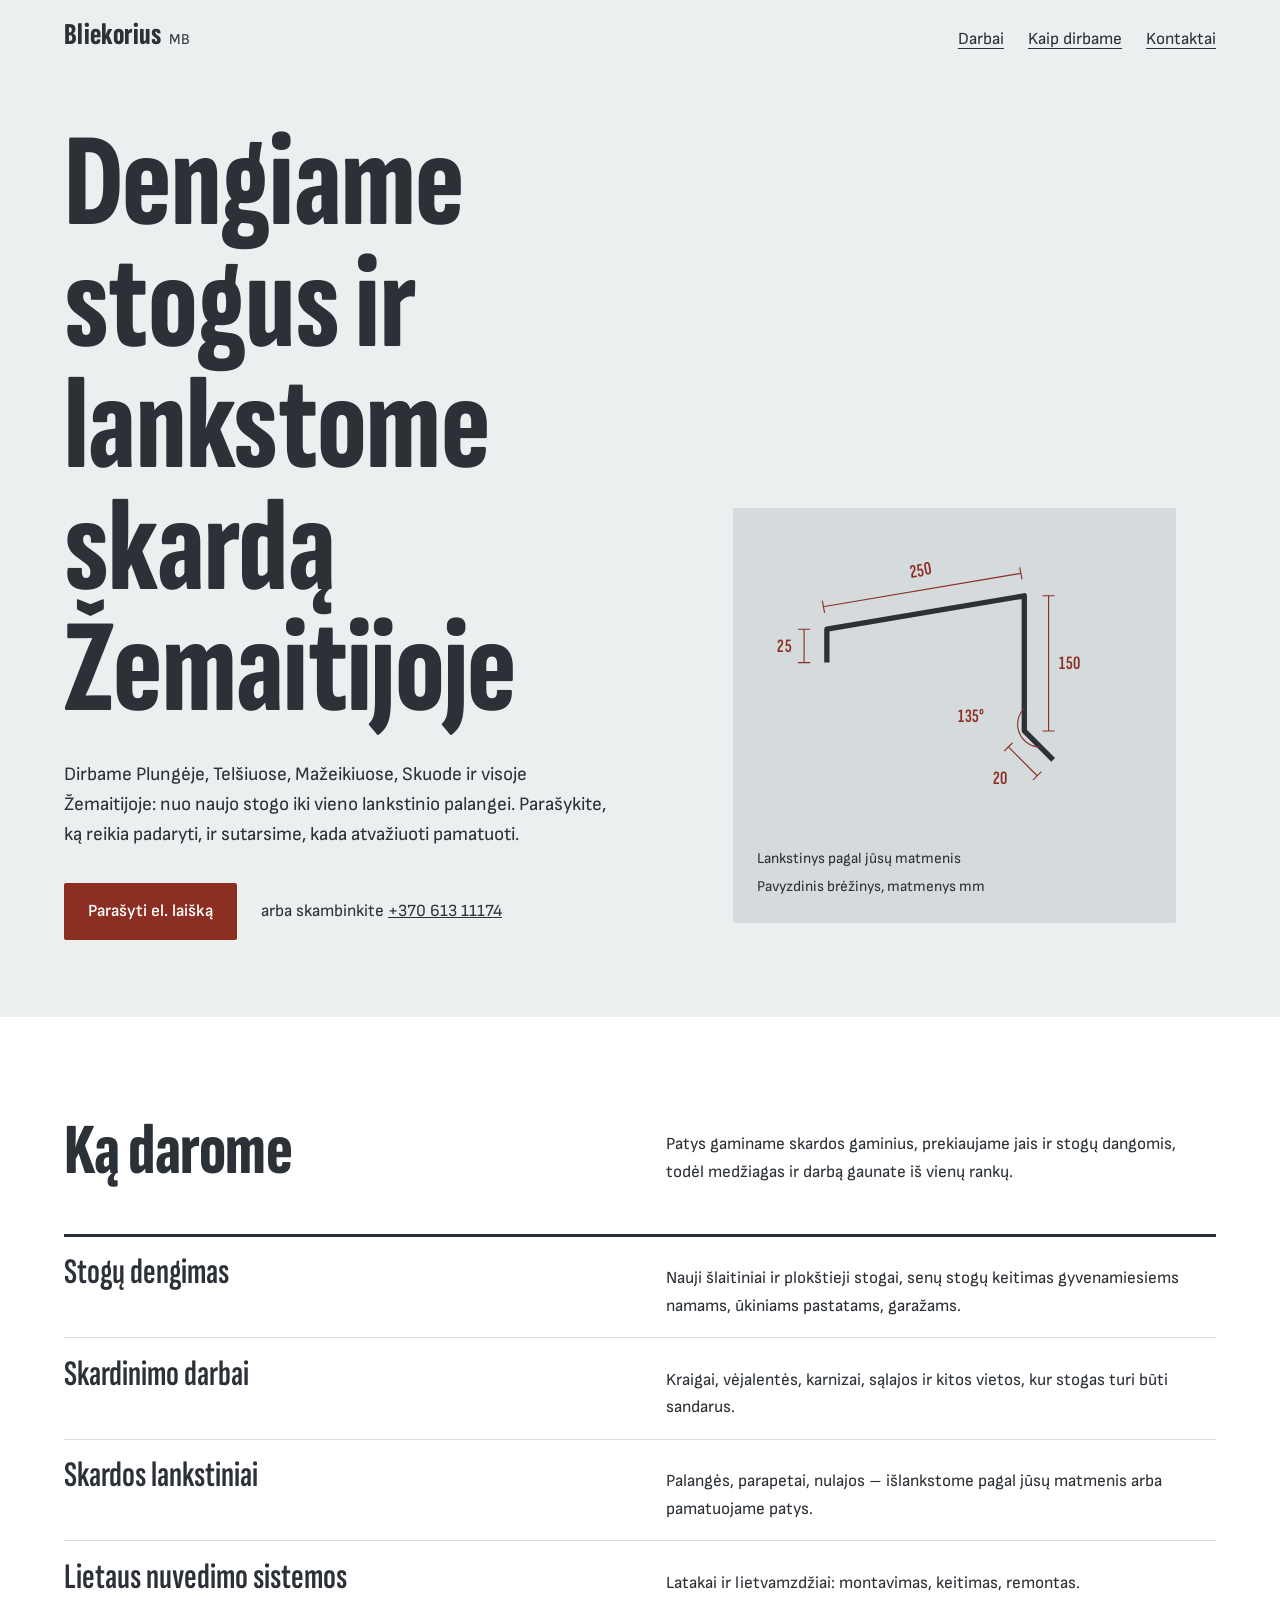
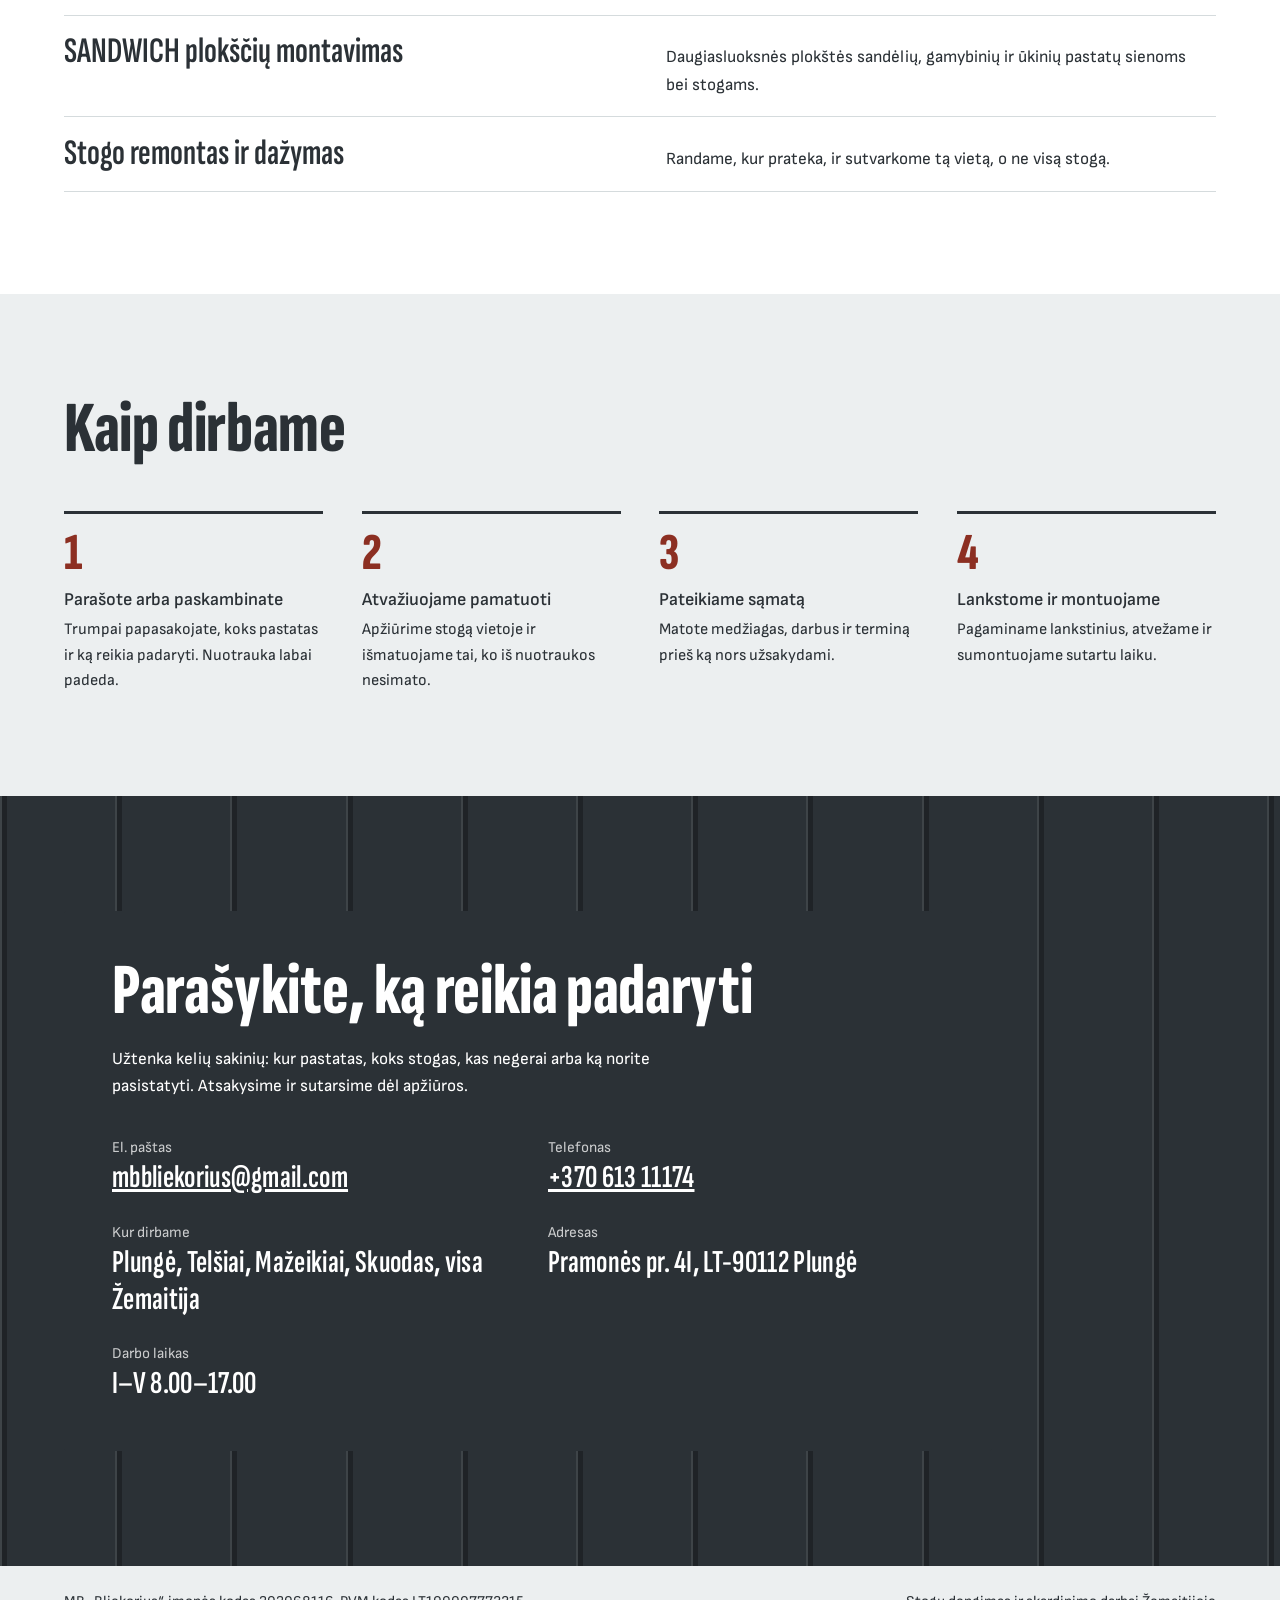
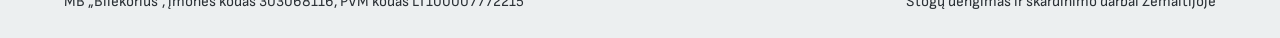
==== index.html @ 9802339b "Концепт главной: bliekorius-concept-v2" ====
<!doctype html>
<html lang="lt">
<head>
<meta charset="utf-8">
<meta name="viewport" content="width=device-width, initial-scale=1">
<title>MB „Bliekorius“ – stogų dengimas ir skardinimo darbai Plungėje ir Telšiuose</title>
<meta name="description" content="MB „Bliekorius“ dengia stogus ir lanksto skardą Žemaitijoje – Plungės ir Telšių krašte. Parašykite, ką reikia padaryti.">
<link rel="preconnect" href="https://fonts.googleapis.com">
<link rel="preconnect" href="https://fonts.gstatic.com" crossorigin>
<link href="https://fonts.googleapis.com/css2?family=Sofia+Sans:wght@400;600&family=Sofia+Sans+Extra+Condensed:wght@600;800&display=swap" rel="stylesheet">
<style>
  :root {
    --cinkas: #D5DBDD;        /* cinkuota skarda */
    --cinkas-sviesus: #ECEFF0;
    --antracitas: #2B3136;    /* RAL 7016 stogas */
    --antracitas-2: #3C444A;
    --oksidas: #8C2F22;       /* RAL 3009 */
    --kreida: #FFFFFF;
    --zyma: #FFD84A;          /* juodraščio žymeklis */

    --display: "Sofia Sans Extra Condensed", "Arial Narrow", "Roboto Condensed", sans-serif;
    --text: "Sofia Sans", "Segoe UI", Roboto, Arial, sans-serif;

    --krastas: clamp(1.25rem, 5vw, 4.5rem);
  }

  *, *::before, *::after { box-sizing: border-box; }
  html { -webkit-text-size-adjust: 100%; scroll-behavior: smooth; }
  body {
    margin: 0;
    background: var(--cinkas-sviesus);
    color: var(--antracitas);
    font: 400 1.0625rem/1.6 var(--text);
  }
  h1, h2, h3, p, ol, ul, dl, dd { margin: 0; padding: 0; }
  ol, ul { list-style: none; }
  a { color: inherit; }
  :focus-visible { outline: 3px solid var(--oksidas); outline-offset: 3px; }

  h1, h2 {
    font-family: var(--display);
    font-weight: 800;
    line-height: .92;
    letter-spacing: -.005em;
    text-wrap: balance;
  }
  h1 { font-size: clamp(3.4rem, 10.5vw, 8.25rem); }
  h2 { font-size: clamp(2.5rem, 6vw, 4.5rem); }

  /* Vietos, kurių duomenys dar nepatvirtinti */
  .tikslinti {
    background: var(--zyma);
    color: #1d1d1d;
    padding: .05em .4em;
    outline: 1.5px dashed #1d1d1d;
    outline-offset: -1.5px;
    font-weight: 600;
    white-space: nowrap;
  }

  .juodrastis {
    background: var(--zyma);
    color: #1d1d1d;
    font-size: .875rem;
    line-height: 1.4;
    padding: .55rem var(--krastas);
  }

  /* Antraštė */
  .virsus {
    display: flex;
    flex-wrap: wrap;
    align-items: baseline;
    justify-content: space-between;
    gap: .5rem 2rem;
    padding: 1.25rem var(--krastas);
  }
  .vardas {
    font: 800 1.9rem/1 var(--display);
    text-decoration: none;
    letter-spacing: .01em;
  }
  .vardas small {
    font: 400 .9375rem/1 var(--text);
    margin-left: .5rem;
  }
  .virsus nav { display: flex; flex-wrap: wrap; gap: .25rem 1.5rem; }
  .virsus nav a { text-underline-offset: .25em; text-decoration-thickness: 1px; }
  .virsus nav a:hover { text-decoration-thickness: 2px; }

  /* Pirmas ekranas */
  .pradzia {
    display: grid;
    grid-template-columns: minmax(0, 1.05fr) minmax(0, .95fr);
    gap: clamp(1.5rem, 4vw, 4rem);
    align-items: end;
    padding: clamp(1.5rem, 4vw, 3.5rem) var(--krastas) clamp(2.5rem, 6vw, 5rem);
  }
  .pradzia p {
    max-width: 34rem;
    margin-top: 1.75rem;
    font-size: 1.1875rem;
  }
  .veiksmai {
    display: flex;
    flex-wrap: wrap;
    align-items: center;
    gap: 1rem 1.5rem;
    margin-top: 2rem;
  }
  .mygtukas {
    display: inline-block;
    background: var(--oksidas);
    color: var(--kreida);
    font-weight: 600;
    text-decoration: none;
    padding: .95rem 1.5rem;
    border-radius: 2px;
    transition: background-color .15s;
  }
  .mygtukas:hover { background: #6E2318; }

  /* Lankstinio brėžinys */
  .brezinys {
    background: var(--cinkas);
    border-radius: 2px;
    padding: clamp(.75rem, 2vw, 1.5rem);
  }
  .brezinys svg { display: block; width: 100%; height: auto; }
  .brezinys figcaption {
    font-size: .9375rem;
    margin-top: .75rem;
    display: flex;
    flex-wrap: wrap;
    justify-content: space-between;
    gap: .25rem 1rem;
  }
  .profilis {
    fill: none;
    stroke: var(--antracitas);
    stroke-width: 7;
    stroke-linejoin: round;
    stroke-linecap: butt;
    stroke-dasharray: 1;
    stroke-dashoffset: 1;
    animation: lenkti 2.4s cubic-bezier(.6,.05,.3,1) .3s forwards;
  }
  .matmuo line, .matmuo path { stroke: var(--oksidas); stroke-width: 1.5; fill: none; }
  .matmuo text {
    font: 600 25px var(--display);
    fill: var(--oksidas);
    letter-spacing: .02em;
  }
  .matmuo { opacity: 0; animation: rodyti .5s ease-out forwards; }
  .matmuo:nth-of-type(1) { animation-delay: 1.0s; }
  .matmuo:nth-of-type(2) { animation-delay: 1.6s; }
  .matmuo:nth-of-type(3) { animation-delay: 2.2s; }
  .matmuo:nth-of-type(4) { animation-delay: 2.6s; }
  @keyframes lenkti { to { stroke-dashoffset: 0; } }
  @keyframes rodyti { to { opacity: 1; } }

  /* Darbai – kaip sąmatos eilutės */
  .darbai { padding: clamp(3rem, 8vw, 6.5rem) var(--krastas); background: var(--kreida); }
  .darbai-galva {
    display: grid;
    grid-template-columns: minmax(0, 1fr) minmax(0, 1fr);
    gap: 1rem clamp(1.5rem, 4vw, 4rem);
    align-items: end;
    margin-bottom: clamp(1.5rem, 4vw, 3rem);
  }
  .darbai-galva p { max-width: 32rem; }
  .eilutes { border-top: 3px solid var(--antracitas); }
  .eilutes li {
    display: grid;
    grid-template-columns: minmax(0, 1fr) minmax(0, 1fr);
    gap: .25rem clamp(1.5rem, 4vw, 4rem);
    align-items: baseline;
    padding: 1.1rem 0;
    border-bottom: 1px solid var(--cinkas);
  }
  .eilutes h3 {
    font: 600 clamp(1.6rem, 3.4vw, 2.25rem)/1.05 var(--display);
  }
  .eilutes h3 .tikslinti { font: 600 .8125rem/1.6 var(--text); vertical-align: middle; margin-left: .35rem; }
  .eilutes p { max-width: 34rem; }

  /* Eiga – tikra seka, todėl numeruota */
  .eiga { padding: clamp(3rem, 8vw, 6.5rem) var(--krastas); }
  .eiga ol {
    counter-reset: zingsnis;
    display: grid;
    grid-template-columns: repeat(4, minmax(0, 1fr));
    gap: 2rem clamp(1.25rem, 3vw, 2.5rem);
    margin-top: clamp(1.5rem, 4vw, 3rem);
  }
  .eiga li { counter-increment: zingsnis; border-top: 3px solid var(--antracitas); padding-top: .9rem; }
  .eiga li::before {
    content: counter(zingsnis);
    display: block;
    font: 800 3.25rem/1 var(--display);
    color: var(--oksidas);
    margin-bottom: .5rem;
  }
  .eiga h3 { font: 600 1.125rem/1.3 var(--text); margin-bottom: .35rem; }
  .eiga li p { font-size: 1rem; }

  /* Kontaktai ant valcuoto stogo */
  .kontaktai {
    color: var(--kreida);
    background:
      repeating-linear-gradient(90deg,
        rgba(255,255,255,.09) 0 2px,
        rgba(0,0,0,.28) 2px 7px,
        transparent 7px clamp(64px, 9vw, 120px)),
      var(--antracitas);
    padding: clamp(3.5rem, 9vw, 7.5rem) var(--krastas);
  }
  .kontaktai-vidus {
    background: var(--antracitas);
    max-width: 58rem;
    padding: clamp(1.5rem, 4vw, 3rem);
    border-radius: 2px;
  }
  .kontaktai h2 { margin-bottom: 1.25rem; }
  .kontaktai-vidus > p { max-width: 36rem; }
  .kontaktai dl {
    display: grid;
    grid-template-columns: repeat(2, minmax(0, 1fr));
    gap: 1.5rem 2.5rem;
    margin-top: 2.25rem;
  }
  .kontaktai dt { font-size: .9375rem; opacity: .75; }
  .kontaktai dd { font: 600 clamp(1.5rem, 3vw, 2rem)/1.15 var(--display); letter-spacing: .01em; overflow-wrap: anywhere; }
  .kontaktai dd .tikslinti { font: 600 1rem/1.6 var(--text); white-space: normal; }
  .kontaktai a:focus-visible { outline-color: var(--zyma); }

  .apacia {
    padding: 1.5rem var(--krastas);
    font-size: .9375rem;
    display: flex;
    flex-wrap: wrap;
    justify-content: space-between;
    gap: .25rem 2rem;
  }

  @media (max-width: 860px) {
    .pradzia, .darbai-galva { grid-template-columns: minmax(0, 1fr); align-items: start; }
    .eiga ol { grid-template-columns: repeat(2, minmax(0, 1fr)); }
  }
  @media (max-width: 560px) {
    .eilutes li { grid-template-columns: minmax(0, 1fr); }
    .kontaktai dl { grid-template-columns: minmax(0, 1fr); }
    .eiga ol { grid-template-columns: minmax(0, 1fr); }
    .matmuo text { font-size: 30px; }
  }
  @media (prefers-reduced-motion: reduce) {
    html { scroll-behavior: auto; }
    .profilis { animation: none; stroke-dashoffset: 0; }
    .matmuo { animation: none; opacity: 1; }
    .mygtukas { transition: none; }
  }
</style>
</head>
<body>

<header class="virsus">
  <a class="vardas" href="#pradzia">Bliekorius<small>MB</small></a>
  <nav aria-label="Puslapio skyriai">
    <a href="#darbai">Darbai</a>
    <a href="#eiga">Kaip dirbame</a>
    <a href="#kontaktai">Kontaktai</a>
  </nav>
</header>

<main>
  <section class="pradzia" id="pradzia">
    <div>
      <h1>Dengiame stogus ir lankstome skardą Žemaitijoje</h1>
      <p>Dirbame Plungėje, Telšiuose, Mažeikiuose, Skuode ir visoje Žemaitijoje: nuo naujo stogo iki vieno lankstinio palangei. Parašykite, ką reikia padaryti, ir sutarsime, kada atvažiuoti pamatuoti.</p>
      <div class="veiksmai">
        <a class="mygtukas" href="mailto:mbbliekorius@gmail.com?subject=U%C5%BEklausa%20d%C4%97l%20stogo%20darb%C5%B3">Parašyti el. laišką</a>
        <span>arba skambinkite <a href="tel:+37061311174">+370 613 11174</a></span>
      </div>
    </div>

    <figure class="brezinys">
      <svg viewBox="0 0 520 400" role="img" aria-labelledby="brez-pav">
        <title id="brez-pav">Skardos lankstinio profilio brėžinys su matmenimis: 25, 250, 150 ir 20 milimetrų</title>
        <path class="profilis" pathLength="1" d="M92 172 V128 L352 84 V262 L390 300"/>
        <g class="matmuo">
          <line x1="62" y1="128" x2="62" y2="172"/><path d="M54 128h16M54 172h16"/>
          <text x="46" y="158" text-anchor="end">25</text>
        </g>
        <g class="matmuo">
          <line x1="87" y1="98.500" x2="347" y2="54.500"/><path d="M86 90.500l3 16M346 46.500l3 16"/>
          <text x="217" y="58" text-anchor="middle" transform="rotate(-9.6 217 58)">250</text>
        </g>
        <g class="matmuo">
          <line x1="384" y1="84" x2="384" y2="262"/><path d="M376 84h16M376 262h16"/>
          <text x="398" y="181">150</text>
        </g>
        <g class="matmuo">
          <line x1="331" y1="283" x2="369" y2="321"/><path d="M325.500 288.500l11-11M363.500 326.500l11-11"/>
          <text x="330" y="332" text-anchor="end">20</text>
          <path d="M352 232 A30 30 0 0 0 373.200 283.200" />
          <text x="300" y="250" text-anchor="end">135°</text>
        </g>
      </svg>
      <figcaption><span>Lankstinys pagal jūsų matmenis</span><span>Pavyzdinis brėžinys, matmenys mm</span></figcaption>
    </figure>
  </section>

  <section class="darbai" id="darbai">
    <div class="darbai-galva">
      <h2>Ką darome</h2>
      <p>Patys gaminame skardos gaminius, prekiaujame jais ir stogų dangomis, todėl medžiagas ir darbą gaunate iš vienų rankų.</p>
    </div>
    <ul class="eilutes">
      <li>
        <h3>Stogų dengimas</h3>
        <p>Nauji šlaitiniai ir plokštieji stogai, senų stogų keitimas gyvenamiesiems namams, ūkiniams pastatams, garažams.</p>
      </li>
      <li>
        <h3>Skardinimo darbai</h3>
        <p>Kraigai, vėjalentės, karnizai, sąlajos ir kitos vietos, kur stogas turi būti sandarus.</p>
      </li>
      <li>
        <h3>Skardos lankstiniai</h3>
        <p>Palangės, parapetai, nulajos – išlankstome pagal jūsų matmenis arba pamatuojame patys.</p>
      </li>
      <li>
        <h3>Lietaus nuvedimo sistemos</h3>
        <p>Latakai ir lietvamzdžiai: montavimas, keitimas, remontas.</p>
      </li>
      <li>
        <h3>SANDWICH plokščių montavimas</h3>
        <p>Daugiasluoksnės plokštės sandėlių, gamybinių ir ūkinių pastatų sienoms bei stogams.</p>
      </li>
      <li>
        <h3>Stogo remontas ir dažymas</h3>
        <p>Randame, kur prateka, ir sutvarkome tą vietą, o ne visą stogą.</p>
      </li>
    </ul>
  </section>

  <section class="eiga" id="eiga">
    <h2>Kaip dirbame</h2>
    <ol>
      <li>
        <h3>Parašote arba paskambinate</h3>
        <p>Trumpai papasakojate, koks pastatas ir ką reikia padaryti. Nuotrauka labai padeda.</p>
      </li>
      <li>
        <h3>Atvažiuojame pamatuoti</h3>
        <p>Apžiūrime stogą vietoje ir išmatuojame tai, ko iš nuotraukos nesimato.</p>
      </li>
      <li>
        <h3>Pateikiame sąmatą</h3>
        <p>Matote medžiagas, darbus ir terminą prieš ką nors užsakydami.</p>
      </li>
      <li>
        <h3>Lankstome ir montuojame</h3>
        <p>Pagaminame lankstinius, atvežame ir sumontuojame sutartu laiku.</p>
      </li>
    </ol>
  </section>

  <section class="kontaktai" id="kontaktai">
    <div class="kontaktai-vidus">
      <h2>Parašykite, ką reikia padaryti</h2>
      <p>Užtenka kelių sakinių: kur pastatas, koks stogas, kas negerai arba ką norite pasistatyti. Atsakysime ir sutarsime dėl apžiūros.</p>
      <dl>
        <div>
          <dt>El. paštas</dt>
          <dd><a href="mailto:mbbliekorius@gmail.com">mbbliekorius@gmail.com</a></dd>
        </div>
        <div>
          <dt>Telefonas</dt>
          <dd><a href="tel:+37061311174">+370 613 11174</a></dd>
        </div>
        <div>
          <dt>Kur dirbame</dt>
          <dd>Plungė, Telšiai, Mažeikiai, Skuodas, visa Žemaitija</dd>
        </div>
        <div>
          <dt>Adresas</dt>
          <dd>Pramonės pr. 4I, LT-90112 Plungė</dd>
        </div>
        <div>
          <dt>Darbo laikas</dt>
          <dd>I–V 8.00–17.00</dd>
        </div>
      </dl>
    </div>
  </section>
</main>

<footer class="apacia">
  <span>MB „Bliekorius“, įmonės kodas 303068116, PVM kodas LT100007772215</span>
  <span>Stogų dengimas ir skardinimo darbai Žemaitijoje</span>
</footer>

</body>
</html>
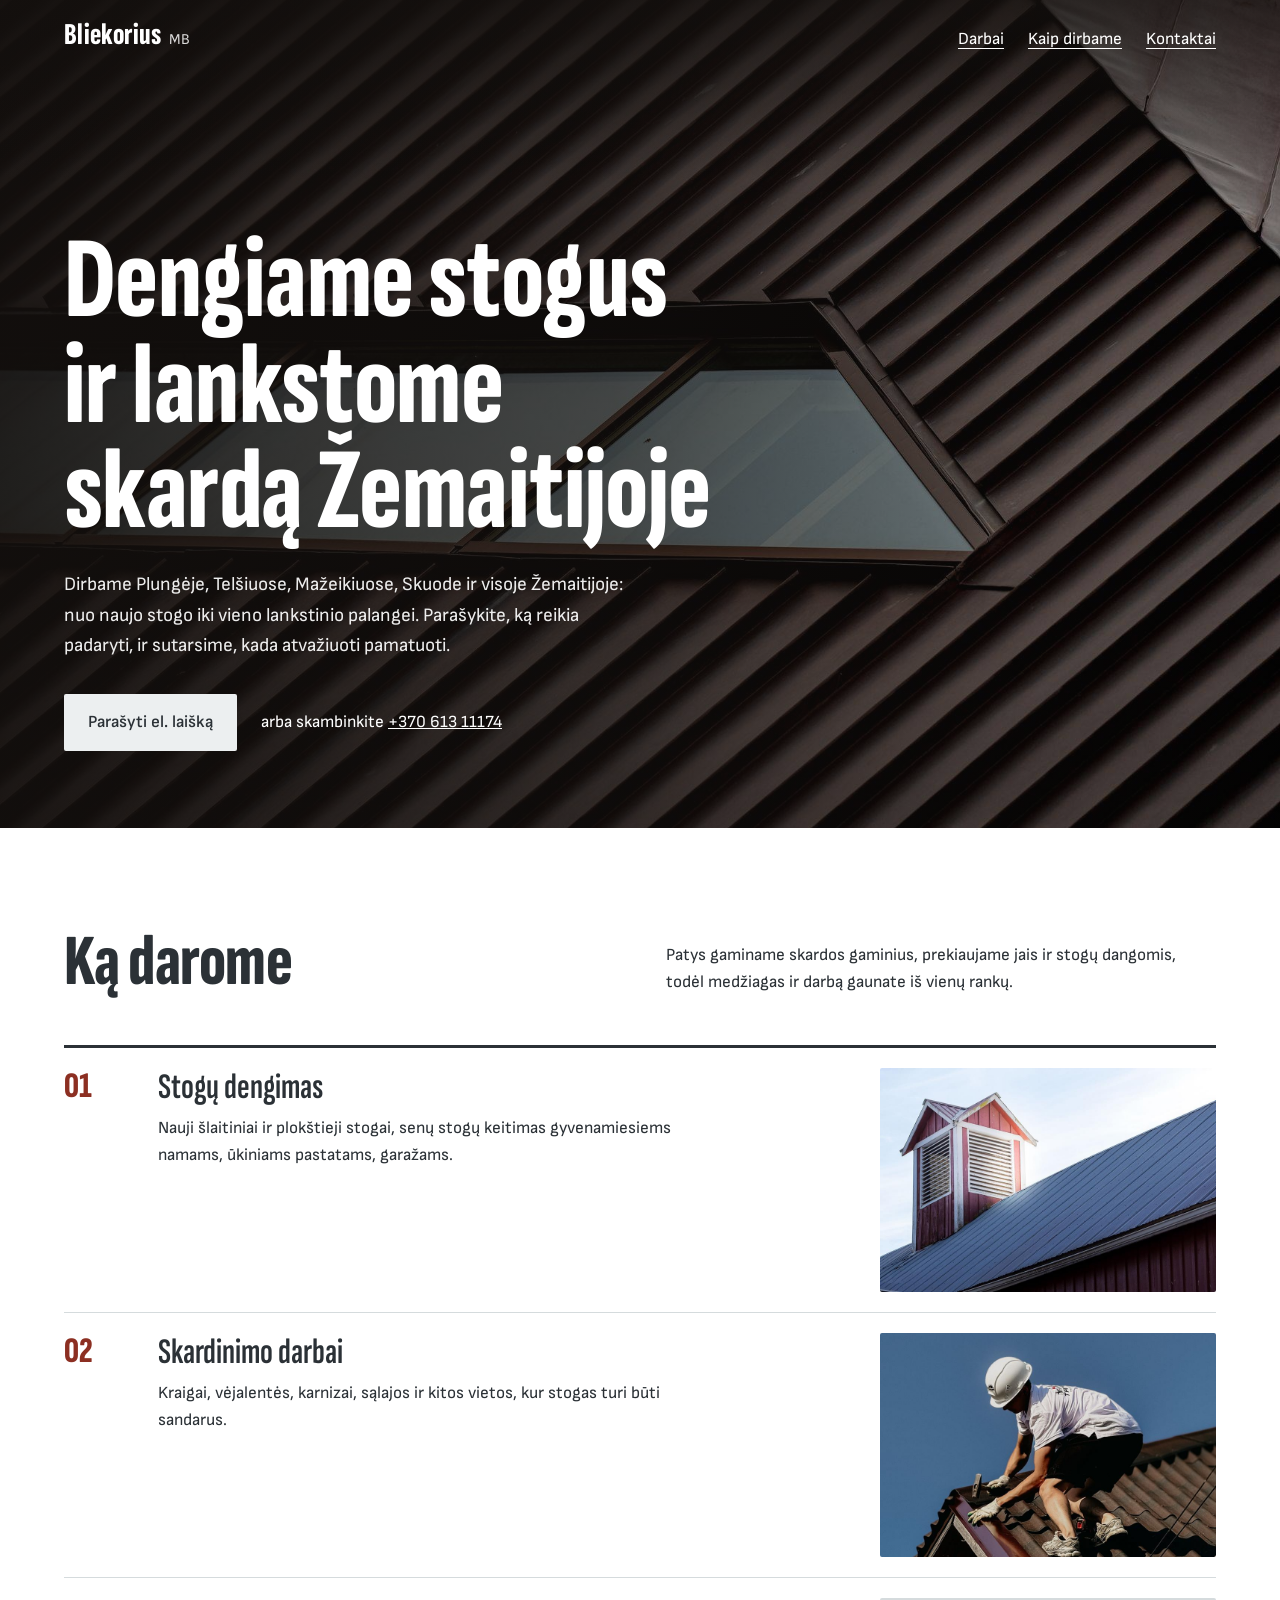
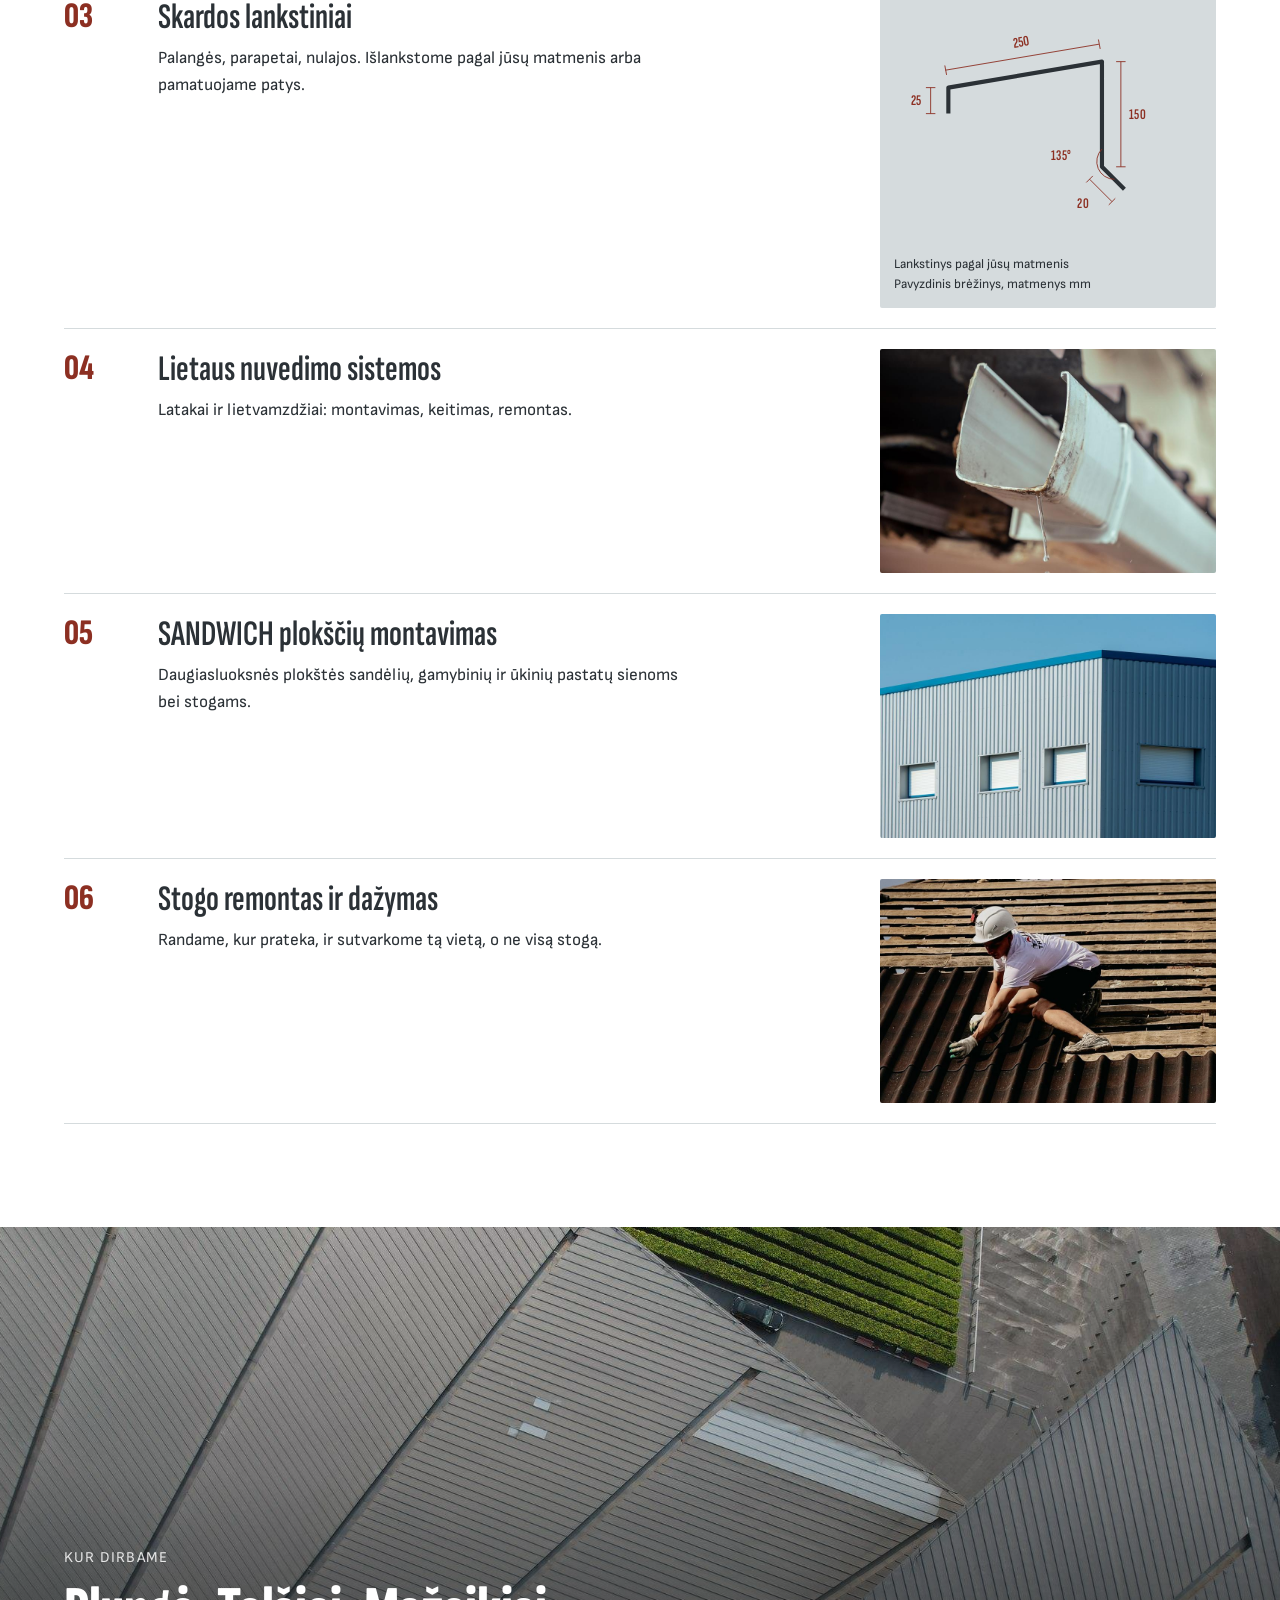
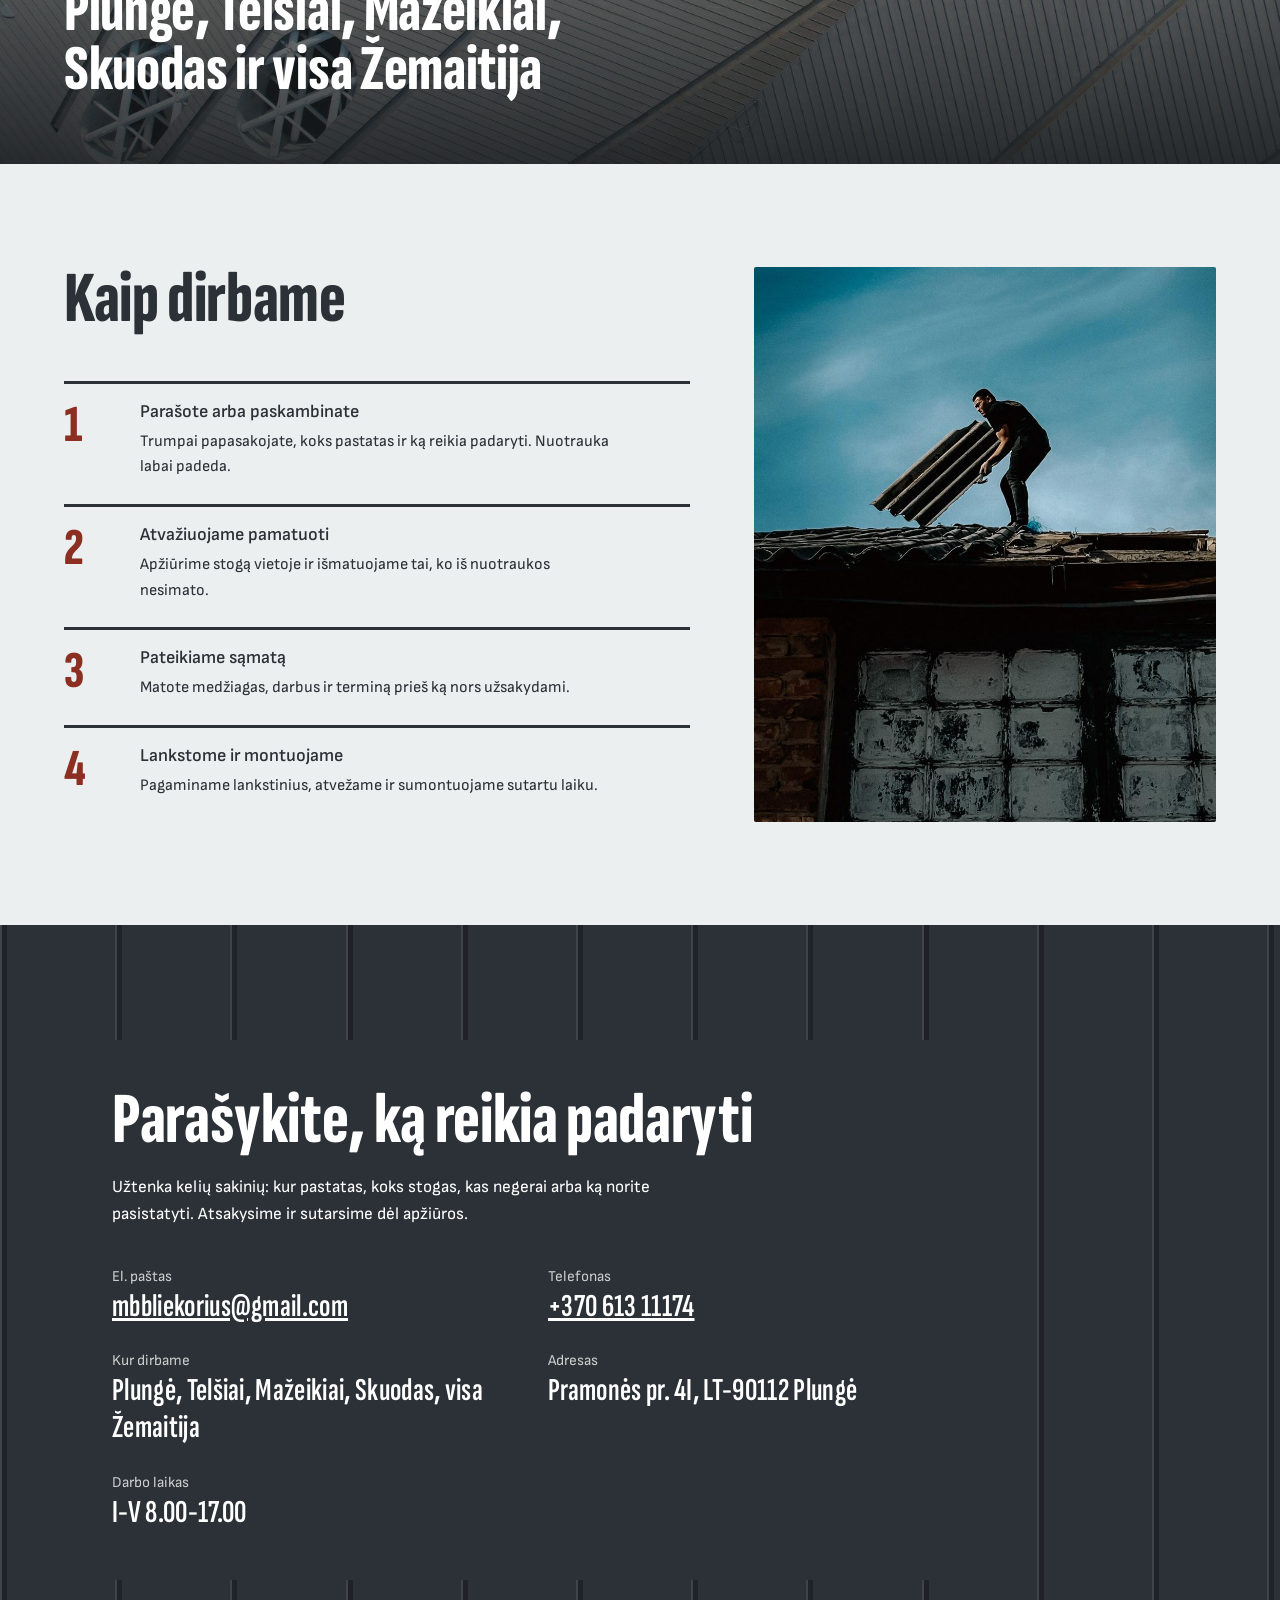
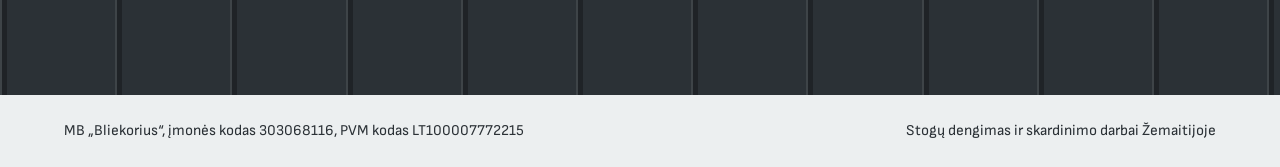
==== commit de598be5: "Add real Pexels photos, photo hero and band; move SVG drawing to the lankstiniai row - Full-bleed ph" ====
--- a/index.html
+++ b/index.html
@@ -1,13 +1,17 @@
 <!doctype html>
 <html lang="lt">
 <head>
+<meta name="robots" content="noindex, nofollow">
 <meta charset="utf-8">
 <meta name="viewport" content="width=device-width, initial-scale=1">
-<title>MB „Bliekorius“ – stogų dengimas ir skardinimo darbai Plungėje ir Telšiuose</title>
-<meta name="description" content="MB „Bliekorius“ dengia stogus ir lanksto skardą Žemaitijoje – Plungės ir Telšių krašte. Parašykite, ką reikia padaryti.">
+<title>MB „Bliekorius“: stogų dengimas ir skardinimo darbai Plungėje ir Telšiuose</title>
+<meta name="description" content="MB „Bliekorius“ dengia stogus ir lanksto skardą Žemaitijoje, Plungės ir Telšių krašte. Parašykite, ką reikia padaryti.">
+<link rel="icon" href="data:image/svg+xml,%3Csvg xmlns='http://www.w3.org/2000/svg' viewBox='0 0 32 32'%3E%3Crect width='32' height='32' fill='%232B3136'/%3E%3Cpath d='M6 22V12l20-4v14' fill='none' stroke='%23D5DBDD' stroke-width='3'/%3E%3C/svg%3E">
+<link rel="preload" as="image" href="img/hero.jpg" fetchpriority="high">
 <link rel="preconnect" href="https://fonts.googleapis.com">
 <link rel="preconnect" href="https://fonts.gstatic.com" crossorigin>
 <link href="https://fonts.googleapis.com/css2?family=Sofia+Sans:wght@400;600&family=Sofia+Sans+Extra+Condensed:wght@600;800&display=swap" rel="stylesheet">
+<script>document.documentElement.className += " js";</script>
 <style>
   :root {
     --cinkas: #D5DBDD;        /* cinkuota skarda */
@@ -16,7 +20,7 @@
     --antracitas-2: #3C444A;
     --oksidas: #8C2F22;       /* RAL 3009 */
     --kreida: #FFFFFF;
-    --zyma: #FFD84A;          /* juodraščio žymeklis */
+    --zyma: #FFD84A;
 
     --display: "Sofia Sans Extra Condensed", "Arial Narrow", "Roboto Condensed", sans-serif;
     --text: "Sofia Sans", "Segoe UI", Roboto, Arial, sans-serif;
@@ -31,9 +35,11 @@
     background: var(--cinkas-sviesus);
     color: var(--antracitas);
     font: 400 1.0625rem/1.6 var(--text);
-  }
-  h1, h2, h3, p, ol, ul, dl, dd { margin: 0; padding: 0; }
+    overflow-x: hidden;
+  }
+  h1, h2, h3, p, ol, ul, dl, dd, figure { margin: 0; padding: 0; }
   ol, ul { list-style: none; }
+  img { display: block; max-width: 100%; height: auto; }
   a { color: inherit; }
   :focus-visible { outline: 3px solid var(--oksidas); outline-offset: 3px; }
 
@@ -44,29 +50,38 @@
     letter-spacing: -.005em;
     text-wrap: balance;
   }
-  h1 { font-size: clamp(3.4rem, 10.5vw, 8.25rem); }
+  h1 { font-size: clamp(3.25rem, 9vw, 7.5rem); }
   h2 { font-size: clamp(2.5rem, 6vw, 4.5rem); }
 
-  /* Vietos, kurių duomenys dar nepatvirtinti */
-  .tikslinti {
-    background: var(--zyma);
-    color: #1d1d1d;
-    padding: .05em .4em;
-    outline: 1.5px dashed #1d1d1d;
-    outline-offset: -1.5px;
-    font-weight: 600;
-    white-space: nowrap;
-  }
-
-  .juodrastis {
-    background: var(--zyma);
-    color: #1d1d1d;
-    font-size: .875rem;
-    line-height: 1.4;
-    padding: .55rem var(--krastas);
-  }
-
-  /* Antraštė */
+  /* Pirmas ekranas: nuotrauka su antrašte viduje */
+  .pradzia {
+    position: relative;
+    isolation: isolate;
+    display: flex;
+    flex-direction: column;
+    min-height: min(92svh, 62rem);
+    color: var(--kreida);
+    background: #1d1816;
+  }
+  .pradzia-foto {
+    position: absolute;
+    inset: 0;
+    width: 100%;
+    height: 100%;
+    object-fit: cover;
+    object-position: 60% 50%;
+    z-index: -2;
+  }
+  .pradzia::before {
+    content: "";
+    position: absolute;
+    inset: 0;
+    z-index: -1;
+    background:
+      linear-gradient(180deg, rgba(20,16,14,.72) 0, rgba(20,16,14,0) 22%),
+      linear-gradient(90deg, rgba(20,16,14,.88) 0, rgba(20,16,14,.66) 48%, rgba(20,16,14,.12) 100%);
+  }
+
   .virsus {
     display: flex;
     flex-wrap: wrap;
@@ -83,23 +98,23 @@
   .vardas small {
     font: 400 .9375rem/1 var(--text);
     margin-left: .5rem;
+    opacity: .85;
   }
   .virsus nav { display: flex; flex-wrap: wrap; gap: .25rem 1.5rem; }
   .virsus nav a { text-underline-offset: .25em; text-decoration-thickness: 1px; }
   .virsus nav a:hover { text-decoration-thickness: 2px; }
-
-  /* Pirmas ekranas */
-  .pradzia {
-    display: grid;
-    grid-template-columns: minmax(0, 1.05fr) minmax(0, .95fr);
-    gap: clamp(1.5rem, 4vw, 4rem);
-    align-items: end;
-    padding: clamp(1.5rem, 4vw, 3.5rem) var(--krastas) clamp(2.5rem, 6vw, 5rem);
-  }
-  .pradzia p {
-    max-width: 34rem;
-    margin-top: 1.75rem;
+  .pradzia :focus-visible, .juosta :focus-visible { outline-color: var(--kreida); }
+
+  .pradzia-tekstas {
+    margin-top: auto;
+    max-width: 66rem;
+    padding: clamp(3rem, 8vw, 6rem) var(--krastas) clamp(2.5rem, 6vw, 5rem);
+  }
+  .pradzia-tekstas p {
+    max-width: 36rem;
+    margin-top: 1.5rem;
     font-size: 1.1875rem;
+    color: rgba(255,255,255,.92);
   }
   .veiksmai {
     display: flex;
@@ -119,21 +134,26 @@
     transition: background-color .15s;
   }
   .mygtukas:hover { background: #6E2318; }
+  .pradzia .mygtukas { background: var(--cinkas-sviesus); color: var(--antracitas); }
+  .pradzia .mygtukas:hover { background: var(--kreida); }
+  .kontaktai .mygtukas { background: var(--cinkas-sviesus); color: var(--antracitas); }
+  .kontaktai .mygtukas:hover { background: var(--kreida); }
 
   /* Lankstinio brėžinys */
   .brezinys {
     background: var(--cinkas);
     border-radius: 2px;
-    padding: clamp(.75rem, 2vw, 1.5rem);
+    padding: clamp(.6rem, 1.5vw, .9rem);
   }
   .brezinys svg { display: block; width: 100%; height: auto; }
   .brezinys figcaption {
-    font-size: .9375rem;
-    margin-top: .75rem;
+    font-size: .8125rem;
+    line-height: 1.35;
+    margin-top: .5rem;
     display: flex;
     flex-wrap: wrap;
     justify-content: space-between;
-    gap: .25rem 1rem;
+    gap: .15rem .75rem;
   }
   .profilis {
     fill: none;
@@ -156,10 +176,13 @@
   .matmuo:nth-of-type(2) { animation-delay: 1.6s; }
   .matmuo:nth-of-type(3) { animation-delay: 2.2s; }
   .matmuo:nth-of-type(4) { animation-delay: 2.6s; }
+  /* Brėžinys pradeda piešti, kai pasirodo ekrane */
+  .js .brezinys .profilis, .js .brezinys .matmuo { animation-play-state: paused; }
+  .js .brezinys.matosi .profilis, .js .brezinys.matosi .matmuo { animation-play-state: running; }
   @keyframes lenkti { to { stroke-dashoffset: 0; } }
   @keyframes rodyti { to { opacity: 1; } }
 
-  /* Darbai – kaip sąmatos eilutės */
+  /* Darbai: kaip sąmatos eilutės su nuotrauka */
   .darbai { padding: clamp(3rem, 8vw, 6.5rem) var(--krastas); background: var(--kreida); }
   .darbai-galva {
     display: grid;
@@ -169,40 +192,105 @@
     margin-bottom: clamp(1.5rem, 4vw, 3rem);
   }
   .darbai-galva p { max-width: 32rem; }
-  .eilutes { border-top: 3px solid var(--antracitas); }
+  .eilutes { border-top: 3px solid var(--antracitas); counter-reset: eilute; }
   .eilutes li {
+    counter-increment: eilute;
     display: grid;
-    grid-template-columns: minmax(0, 1fr) minmax(0, 1fr);
-    gap: .25rem clamp(1.5rem, 4vw, 4rem);
-    align-items: baseline;
-    padding: 1.1rem 0;
+    grid-template-columns: 3.5rem minmax(0, 1fr) minmax(0, 21rem);
+    gap: .5rem clamp(1.25rem, 3vw, 3rem);
+    align-items: start;
+    padding: 1.25rem 0;
     border-bottom: 1px solid var(--cinkas);
+  }
+  .eilutes li::before {
+    content: counter(eilute, decimal-leading-zero);
+    font: 800 2.25rem/1 var(--display);
+    color: var(--oksidas);
+    padding-top: .1rem;
   }
   .eilutes h3 {
     font: 600 clamp(1.6rem, 3.4vw, 2.25rem)/1.05 var(--display);
-  }
-  .eilutes h3 .tikslinti { font: 600 .8125rem/1.6 var(--text); vertical-align: middle; margin-left: .35rem; }
+    margin-bottom: .5rem;
+    padding-top: .1rem;
+  }
   .eilutes p { max-width: 34rem; }
-
-  /* Eiga – tikra seka, todėl numeruota */
-  .eiga { padding: clamp(3rem, 8vw, 6.5rem) var(--krastas); }
+  .eilutes .foto, .eilutes .brezinys { grid-column: 3; grid-row: 1; }
+  .eilutes .foto img {
+    width: 100%;
+    aspect-ratio: 3 / 2;
+    object-fit: cover;
+    border-radius: 2px;
+    background: var(--cinkas);
+  }
+
+  /* Nuotraukų juosta */
+  .juosta {
+    position: relative;
+    isolation: isolate;
+    display: flex;
+    align-items: flex-end;
+    min-height: clamp(18rem, 42vw, 34rem);
+    color: var(--kreida);
+    background: var(--antracitas);
+  }
+  .juosta-foto {
+    position: absolute;
+    inset: 0;
+    width: 100%;
+    height: 100%;
+    object-fit: cover;
+    z-index: -2;
+  }
+  .juosta::before {
+    content: "";
+    position: absolute;
+    inset: 0;
+    z-index: -1;
+    background: linear-gradient(0deg, rgba(20,24,27,.86) 0, rgba(20,24,27,.35) 55%, rgba(20,24,27,.1) 100%);
+  }
+  .juosta-tekstas { padding: clamp(2rem, 5vw, 4rem) var(--krastas); max-width: 60rem; }
+  .juosta-tekstas p:first-child { font-size: .9375rem; letter-spacing: .08em; text-transform: uppercase; margin-bottom: .75rem; opacity: .85; }
+  .juosta-tekstas h2 { font-size: clamp(2.25rem, 5.2vw, 4rem); }
+
+  /* Eiga: tikra seka, todėl numeruota */
+  .eiga {
+    padding: clamp(3rem, 8vw, 6.5rem) var(--krastas);
+    display: grid;
+    grid-template-columns: minmax(0, 1.15fr) minmax(0, .85fr);
+    gap: clamp(1.5rem, 5vw, 5rem);
+    align-items: stretch;
+  }
+  .eiga-foto { position: relative; min-height: 22rem; }
+  .eiga-foto img {
+    position: absolute;
+    inset: 0;
+    width: 100%;
+    height: 100%;
+    object-fit: cover;
+    object-position: 50% 30%;
+    border-radius: 2px;
+    background: var(--cinkas);
+  }
   .eiga ol {
     counter-reset: zingsnis;
+    margin-top: clamp(1.5rem, 4vw, 3rem);
+  }
+  .eiga li {
+    counter-increment: zingsnis;
     display: grid;
-    grid-template-columns: repeat(4, minmax(0, 1fr));
-    gap: 2rem clamp(1.25rem, 3vw, 2.5rem);
-    margin-top: clamp(1.5rem, 4vw, 3rem);
-  }
-  .eiga li { counter-increment: zingsnis; border-top: 3px solid var(--antracitas); padding-top: .9rem; }
+    grid-template-columns: 3.75rem minmax(0, 1fr);
+    gap: 0 1rem;
+    border-top: 3px solid var(--antracitas);
+    padding: 1rem 0 1.5rem;
+  }
   .eiga li::before {
     content: counter(zingsnis);
-    display: block;
+    grid-row: 1 / span 2;
     font: 800 3.25rem/1 var(--display);
     color: var(--oksidas);
-    margin-bottom: .5rem;
   }
   .eiga h3 { font: 600 1.125rem/1.3 var(--text); margin-bottom: .35rem; }
-  .eiga li p { font-size: 1rem; }
+  .eiga li p { font-size: 1rem; max-width: 30rem; }
 
   /* Kontaktai ant valcuoto stogo */
   .kontaktai {
@@ -231,7 +319,6 @@
   }
   .kontaktai dt { font-size: .9375rem; opacity: .75; }
   .kontaktai dd { font: 600 clamp(1.5rem, 3vw, 2rem)/1.15 var(--display); letter-spacing: .01em; overflow-wrap: anywhere; }
-  .kontaktai dd .tikslinti { font: 600 1rem/1.6 var(--text); white-space: normal; }
   .kontaktai a:focus-visible { outline-color: var(--zyma); }
 
   .apacia {
@@ -243,14 +330,32 @@
     gap: .25rem 2rem;
   }
 
+  @media (max-width: 1000px) {
+    .eilutes li { grid-template-columns: 3rem minmax(0, 1fr) minmax(0, 15rem); }
+    .eiga { grid-template-columns: minmax(0, 1fr); }
+    .eiga-foto { order: 2; }
+    .eiga-foto { min-height: 0; aspect-ratio: 16 / 10; }
+    .eiga-foto img { object-position: 50% 35%; }
+  }
   @media (max-width: 860px) {
-    .pradzia, .darbai-galva { grid-template-columns: minmax(0, 1fr); align-items: start; }
-    .eiga ol { grid-template-columns: repeat(2, minmax(0, 1fr)); }
+    .darbai-galva { grid-template-columns: minmax(0, 1fr); align-items: start; }
+  }
+  @media (max-width: 680px) {
+    .eilutes li {
+      grid-template-columns: 3rem minmax(0, 1fr);
+      padding: 1.25rem 0 1.5rem;
+    }
+    .eilutes .foto, .eilutes .brezinys { grid-column: 1 / -1; grid-row: 1; margin-bottom: .75rem; }
+    .eilutes li > div { grid-column: 2; }
+    .eilutes li::before { grid-column: 1; align-self: start; }
+    .pradzia::before {
+      background:
+        linear-gradient(180deg, rgba(20,16,14,.72) 0, rgba(20,16,14,.2) 18%, rgba(20,16,14,.62) 45%, rgba(20,16,14,.9) 100%);
+    }
+    .pradzia-foto { object-position: 66% 50%; }
   }
   @media (max-width: 560px) {
-    .eilutes li { grid-template-columns: minmax(0, 1fr); }
     .kontaktai dl { grid-template-columns: minmax(0, 1fr); }
-    .eiga ol { grid-template-columns: minmax(0, 1fr); }
     .matmuo text { font-size: 30px; }
   }
   @media (prefers-reduced-motion: reduce) {
@@ -263,53 +368,29 @@
 </head>
 <body>
 
-<header class="virsus">
-  <a class="vardas" href="#pradzia">Bliekorius<small>MB</small></a>
-  <nav aria-label="Puslapio skyriai">
-    <a href="#darbai">Darbai</a>
-    <a href="#eiga">Kaip dirbame</a>
-    <a href="#kontaktai">Kontaktai</a>
-  </nav>
-</header>
+<section class="pradzia" id="pradzia">
+  <img class="pradzia-foto" src="img/hero.jpg" width="1800" height="1200" fetchpriority="high" alt="Tamsiai rudo profiliuotos skardos stogo šlaitas su stoglangiu">
+
+  <header class="virsus">
+    <a class="vardas" href="#pradzia">Bliekorius<small>MB</small></a>
+    <nav aria-label="Puslapio skyriai">
+      <a href="#darbai">Darbai</a>
+      <a href="#eiga">Kaip dirbame</a>
+      <a href="#kontaktai">Kontaktai</a>
+    </nav>
+  </header>
+
+  <div class="pradzia-tekstas">
+    <h1>Dengiame stogus ir lankstome skardą Žemaitijoje</h1>
+    <p>Dirbame Plungėje, Telšiuose, Mažeikiuose, Skuode ir visoje Žemaitijoje: nuo naujo stogo iki vieno lankstinio palangei. Parašykite, ką reikia padaryti, ir sutarsime, kada atvažiuoti pamatuoti.</p>
+    <div class="veiksmai">
+      <a class="mygtukas" href="mailto:mbbliekorius@gmail.com?subject=U%C5%BEklausa%20d%C4%97l%20stogo%20darb%C5%B3">Parašyti el. laišką</a>
+      <span>arba skambinkite <a href="tel:+37061311174">+370 613 11174</a></span>
+    </div>
+  </div>
+</section>
 
 <main>
-  <section class="pradzia" id="pradzia">
-    <div>
-      <h1>Dengiame stogus ir lankstome skardą Žemaitijoje</h1>
-      <p>Dirbame Plungėje, Telšiuose, Mažeikiuose, Skuode ir visoje Žemaitijoje: nuo naujo stogo iki vieno lankstinio palangei. Parašykite, ką reikia padaryti, ir sutarsime, kada atvažiuoti pamatuoti.</p>
-      <div class="veiksmai">
-        <a class="mygtukas" href="mailto:mbbliekorius@gmail.com?subject=U%C5%BEklausa%20d%C4%97l%20stogo%20darb%C5%B3">Parašyti el. laišką</a>
-        <span>arba skambinkite <a href="tel:+37061311174">+370 613 11174</a></span>
-      </div>
-    </div>
-
-    <figure class="brezinys">
-      <svg viewBox="0 0 520 400" role="img" aria-labelledby="brez-pav">
-        <title id="brez-pav">Skardos lankstinio profilio brėžinys su matmenimis: 25, 250, 150 ir 20 milimetrų</title>
-        <path class="profilis" pathLength="1" d="M92 172 V128 L352 84 V262 L390 300"/>
-        <g class="matmuo">
-          <line x1="62" y1="128" x2="62" y2="172"/><path d="M54 128h16M54 172h16"/>
-          <text x="46" y="158" text-anchor="end">25</text>
-        </g>
-        <g class="matmuo">
-          <line x1="87" y1="98.500" x2="347" y2="54.500"/><path d="M86 90.500l3 16M346 46.500l3 16"/>
-          <text x="217" y="58" text-anchor="middle" transform="rotate(-9.6 217 58)">250</text>
-        </g>
-        <g class="matmuo">
-          <line x1="384" y1="84" x2="384" y2="262"/><path d="M376 84h16M376 262h16"/>
-          <text x="398" y="181">150</text>
-        </g>
-        <g class="matmuo">
-          <line x1="331" y1="283" x2="369" y2="321"/><path d="M325.500 288.500l11-11M363.500 326.500l11-11"/>
-          <text x="330" y="332" text-anchor="end">20</text>
-          <path d="M352 232 A30 30 0 0 0 373.200 283.200" />
-          <text x="300" y="250" text-anchor="end">135°</text>
-        </g>
-      </svg>
-      <figcaption><span>Lankstinys pagal jūsų matmenis</span><span>Pavyzdinis brėžinys, matmenys mm</span></figcaption>
-    </figure>
-  </section>
-
   <section class="darbai" id="darbai">
     <div class="darbai-galva">
       <h2>Ką darome</h2>
@@ -317,52 +398,105 @@
     </div>
     <ul class="eilutes">
       <li>
-        <h3>Stogų dengimas</h3>
-        <p>Nauji šlaitiniai ir plokštieji stogai, senų stogų keitimas gyvenamiesiems namams, ūkiniams pastatams, garažams.</p>
+        <div>
+          <h3>Stogų dengimas</h3>
+          <p>Nauji šlaitiniai ir plokštieji stogai, senų stogų keitimas gyvenamiesiems namams, ūkiniams pastatams, garažams.</p>
+        </div>
+        <figure class="foto"><img src="img/stogai-dengimas.jpg" width="900" height="600" loading="lazy" alt="Pilkos skardos stogas su vėdinimo bokšteliu ant raudonai dažyto pastato"></figure>
       </li>
       <li>
-        <h3>Skardinimo darbai</h3>
-        <p>Kraigai, vėjalentės, karnizai, sąlajos ir kitos vietos, kur stogas turi būti sandarus.</p>
+        <div>
+          <h3>Skardinimo darbai</h3>
+          <p>Kraigai, vėjalentės, karnizai, sąlajos ir kitos vietos, kur stogas turi būti sandarus.</p>
+        </div>
+        <figure class="foto"><img src="img/skardinimas.jpg" width="900" height="600" loading="lazy" alt="Stogdengys tvirtina skardos detalę stogo šlaito krašte"></figure>
       </li>
       <li>
-        <h3>Skardos lankstiniai</h3>
-        <p>Palangės, parapetai, nulajos – išlankstome pagal jūsų matmenis arba pamatuojame patys.</p>
+        <div>
+          <h3>Skardos lankstiniai</h3>
+          <p>Palangės, parapetai, nulajos. Išlankstome pagal jūsų matmenis arba pamatuojame patys.</p>
+        </div>
+        <figure class="brezinys">
+          <svg viewBox="0 0 520 400" role="img" aria-labelledby="brez-pav">
+            <title id="brez-pav">Skardos lankstinio profilio brėžinys su matmenimis: 25, 250, 150 ir 20 milimetrų</title>
+            <path class="profilis" pathLength="1" d="M92 172 V128 L352 84 V262 L390 300"/>
+            <g class="matmuo">
+              <line x1="62" y1="128" x2="62" y2="172"/><path d="M54 128h16M54 172h16"/>
+              <text x="46" y="158" text-anchor="end">25</text>
+            </g>
+            <g class="matmuo">
+              <line x1="87" y1="98.500" x2="347" y2="54.500"/><path d="M86 90.500l3 16M346 46.500l3 16"/>
+              <text x="217" y="58" text-anchor="middle" transform="rotate(-9.6 217 58)">250</text>
+            </g>
+            <g class="matmuo">
+              <line x1="384" y1="84" x2="384" y2="262"/><path d="M376 84h16M376 262h16"/>
+              <text x="398" y="181">150</text>
+            </g>
+            <g class="matmuo">
+              <line x1="331" y1="283" x2="369" y2="321"/><path d="M325.500 288.500l11-11M363.500 326.500l11-11"/>
+              <text x="330" y="332" text-anchor="end">20</text>
+              <path d="M352 232 A30 30 0 0 0 373.200 283.200" />
+              <text x="300" y="250" text-anchor="end">135°</text>
+            </g>
+          </svg>
+          <figcaption><span>Lankstinys pagal jūsų matmenis</span><span>Pavyzdinis brėžinys, matmenys mm</span></figcaption>
+        </figure>
       </li>
       <li>
-        <h3>Lietaus nuvedimo sistemos</h3>
-        <p>Latakai ir lietvamzdžiai: montavimas, keitimas, remontas.</p>
+        <div>
+          <h3>Lietaus nuvedimo sistemos</h3>
+          <p>Latakai ir lietvamzdžiai: montavimas, keitimas, remontas.</p>
+        </div>
+        <figure class="foto"><img src="img/lietvamzdziai.jpg" width="900" height="600" loading="lazy" alt="Lietaus latakas, iš kurio varva vandens lašai"></figure>
       </li>
       <li>
-        <h3>SANDWICH plokščių montavimas</h3>
-        <p>Daugiasluoksnės plokštės sandėlių, gamybinių ir ūkinių pastatų sienoms bei stogams.</p>
+        <div>
+          <h3>SANDWICH plokščių montavimas</h3>
+          <p>Daugiasluoksnės plokštės sandėlių, gamybinių ir ūkinių pastatų sienoms bei stogams.</p>
+        </div>
+        <figure class="foto"><img src="img/sandwich.jpg" width="900" height="600" loading="lazy" alt="Pastatas, apkaltas pilkomis profiliuotomis plokštėmis, su langais"></figure>
       </li>
       <li>
-        <h3>Stogo remontas ir dažymas</h3>
-        <p>Randame, kur prateka, ir sutvarkome tą vietą, o ne visą stogą.</p>
+        <div>
+          <h3>Stogo remontas ir dažymas</h3>
+          <p>Randame, kur prateka, ir sutvarkome tą vietą, o ne visą stogą.</p>
+        </div>
+        <figure class="foto"><img src="img/remontas.jpg" width="900" height="600" loading="lazy" alt="Stogdengys taiso stogą, dalis senos dangos nuimta"></figure>
       </li>
     </ul>
   </section>
 
+  <section class="juosta" aria-labelledby="juostos-pav">
+    <img class="juosta-foto" src="img/juosta.jpg" width="1800" height="720" loading="lazy" alt="Pilki skardiniai stogų šlaitai iš viršaus">
+    <div class="juosta-tekstas">
+      <p>Kur dirbame</p>
+      <h2 id="juostos-pav">Plungė, Telšiai, Mažeikiai, Skuodas ir visa Žemaitija</h2>
+    </div>
+  </section>
+
   <section class="eiga" id="eiga">
-    <h2>Kaip dirbame</h2>
-    <ol>
-      <li>
-        <h3>Parašote arba paskambinate</h3>
-        <p>Trumpai papasakojate, koks pastatas ir ką reikia padaryti. Nuotrauka labai padeda.</p>
-      </li>
-      <li>
-        <h3>Atvažiuojame pamatuoti</h3>
-        <p>Apžiūrime stogą vietoje ir išmatuojame tai, ko iš nuotraukos nesimato.</p>
-      </li>
-      <li>
-        <h3>Pateikiame sąmatą</h3>
-        <p>Matote medžiagas, darbus ir terminą prieš ką nors užsakydami.</p>
-      </li>
-      <li>
-        <h3>Lankstome ir montuojame</h3>
-        <p>Pagaminame lankstinius, atvežame ir sumontuojame sutartu laiku.</p>
-      </li>
-    </ol>
+    <div>
+      <h2>Kaip dirbame</h2>
+      <ol>
+        <li>
+          <h3>Parašote arba paskambinate</h3>
+          <p>Trumpai papasakojate, koks pastatas ir ką reikia padaryti. Nuotrauka labai padeda.</p>
+        </li>
+        <li>
+          <h3>Atvažiuojame pamatuoti</h3>
+          <p>Apžiūrime stogą vietoje ir išmatuojame tai, ko iš nuotraukos nesimato.</p>
+        </li>
+        <li>
+          <h3>Pateikiame sąmatą</h3>
+          <p>Matote medžiagas, darbus ir terminą prieš ką nors užsakydami.</p>
+        </li>
+        <li>
+          <h3>Lankstome ir montuojame</h3>
+          <p>Pagaminame lankstinius, atvežame ir sumontuojame sutartu laiku.</p>
+        </li>
+      </ol>
+    </div>
+    <figure class="eiga-foto"><img src="img/darbas-ant-stogo.jpg" width="900" height="1125" loading="lazy" alt="Stogdengys neša dangos lakštą ant stogo prieš dangų"></figure>
   </section>
 
   <section class="kontaktai" id="kontaktai">
@@ -388,7 +522,7 @@
         </div>
         <div>
           <dt>Darbo laikas</dt>
-          <dd>I–V 8.00–17.00</dd>
+          <dd>I-V 8.00-17.00</dd>
         </div>
       </dl>
     </div>
@@ -400,5 +534,16 @@
   <span>Stogų dengimas ir skardinimo darbai Žemaitijoje</span>
 </footer>
 
+<script>
+  (function () {
+    var b = document.querySelector(".brezinys");
+    if (!b) return;
+    if (!("IntersectionObserver" in window)) { b.classList.add("matosi"); return; }
+    var io = new IntersectionObserver(function (e) {
+      if (e[0].isIntersecting) { b.classList.add("matosi"); io.disconnect(); }
+    }, { threshold: 0.35 });
+    io.observe(b);
+  })();
+</script>
 </body>
 </html>
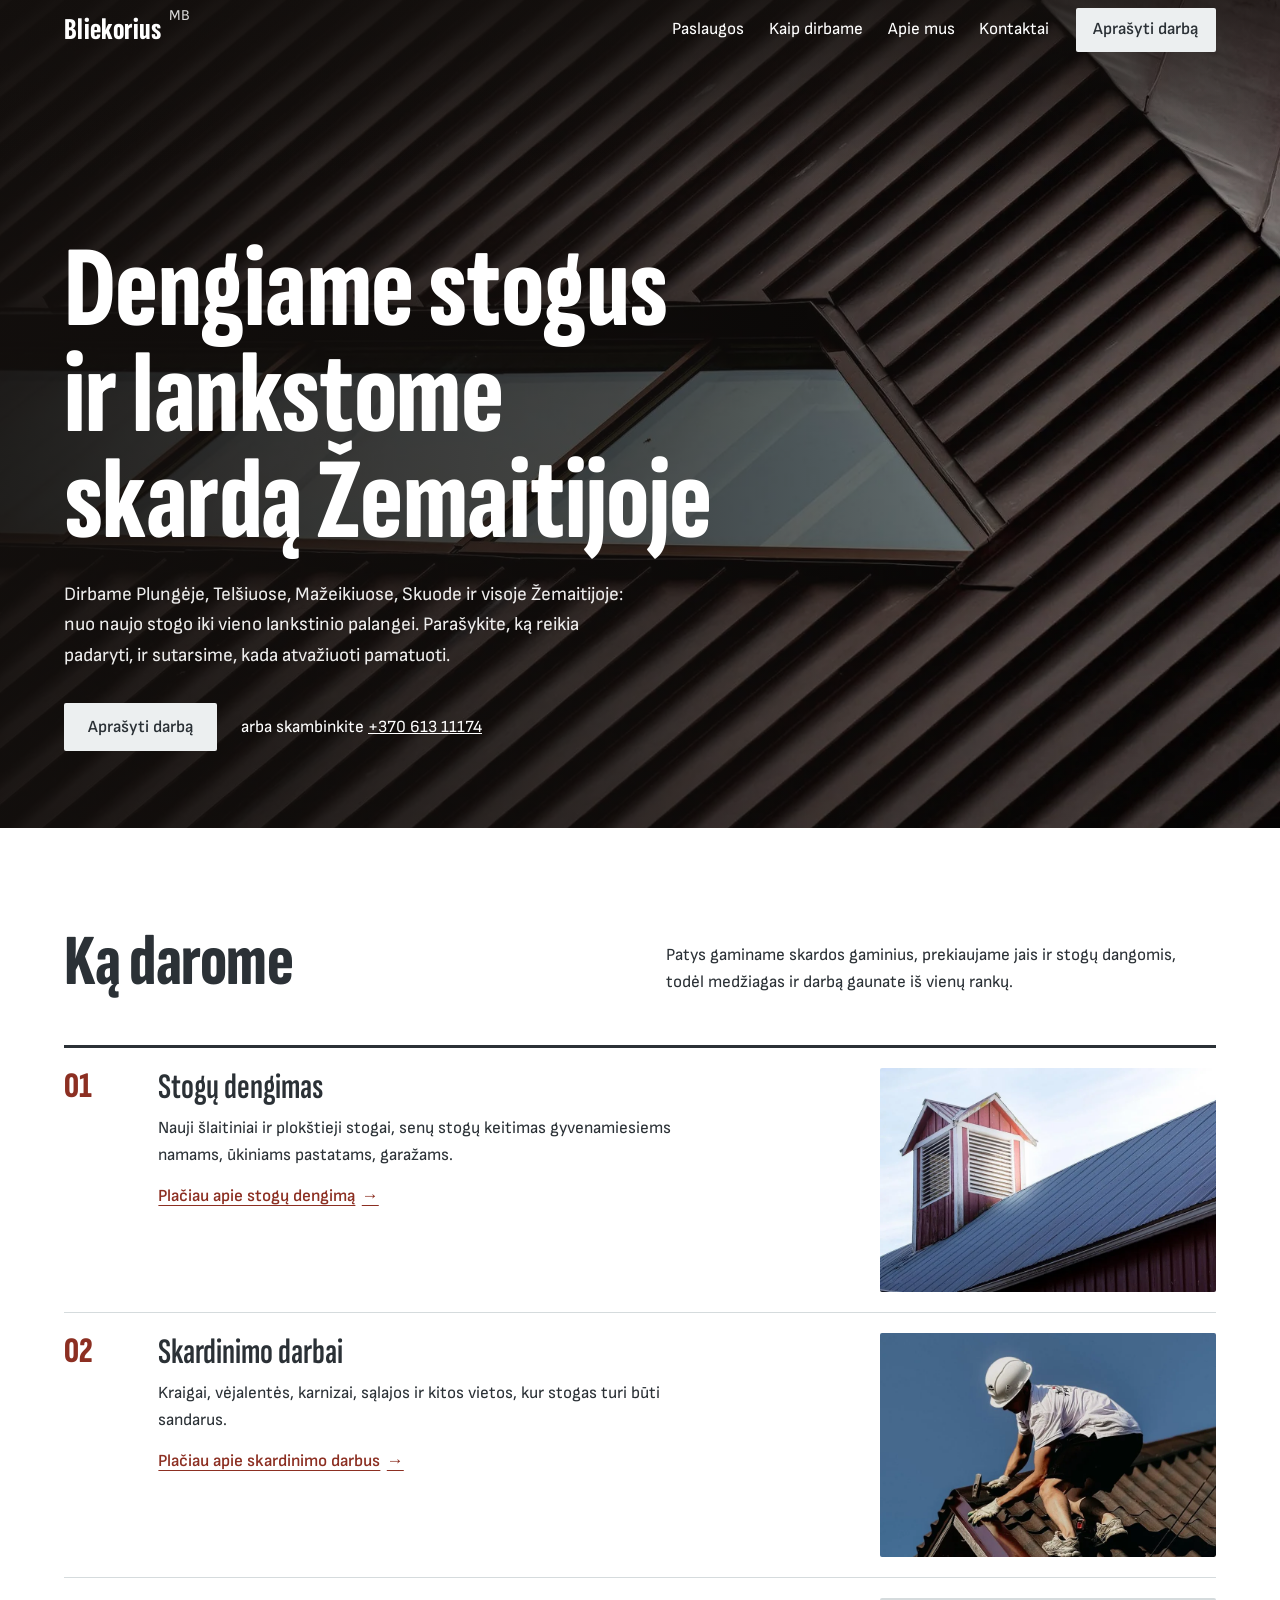
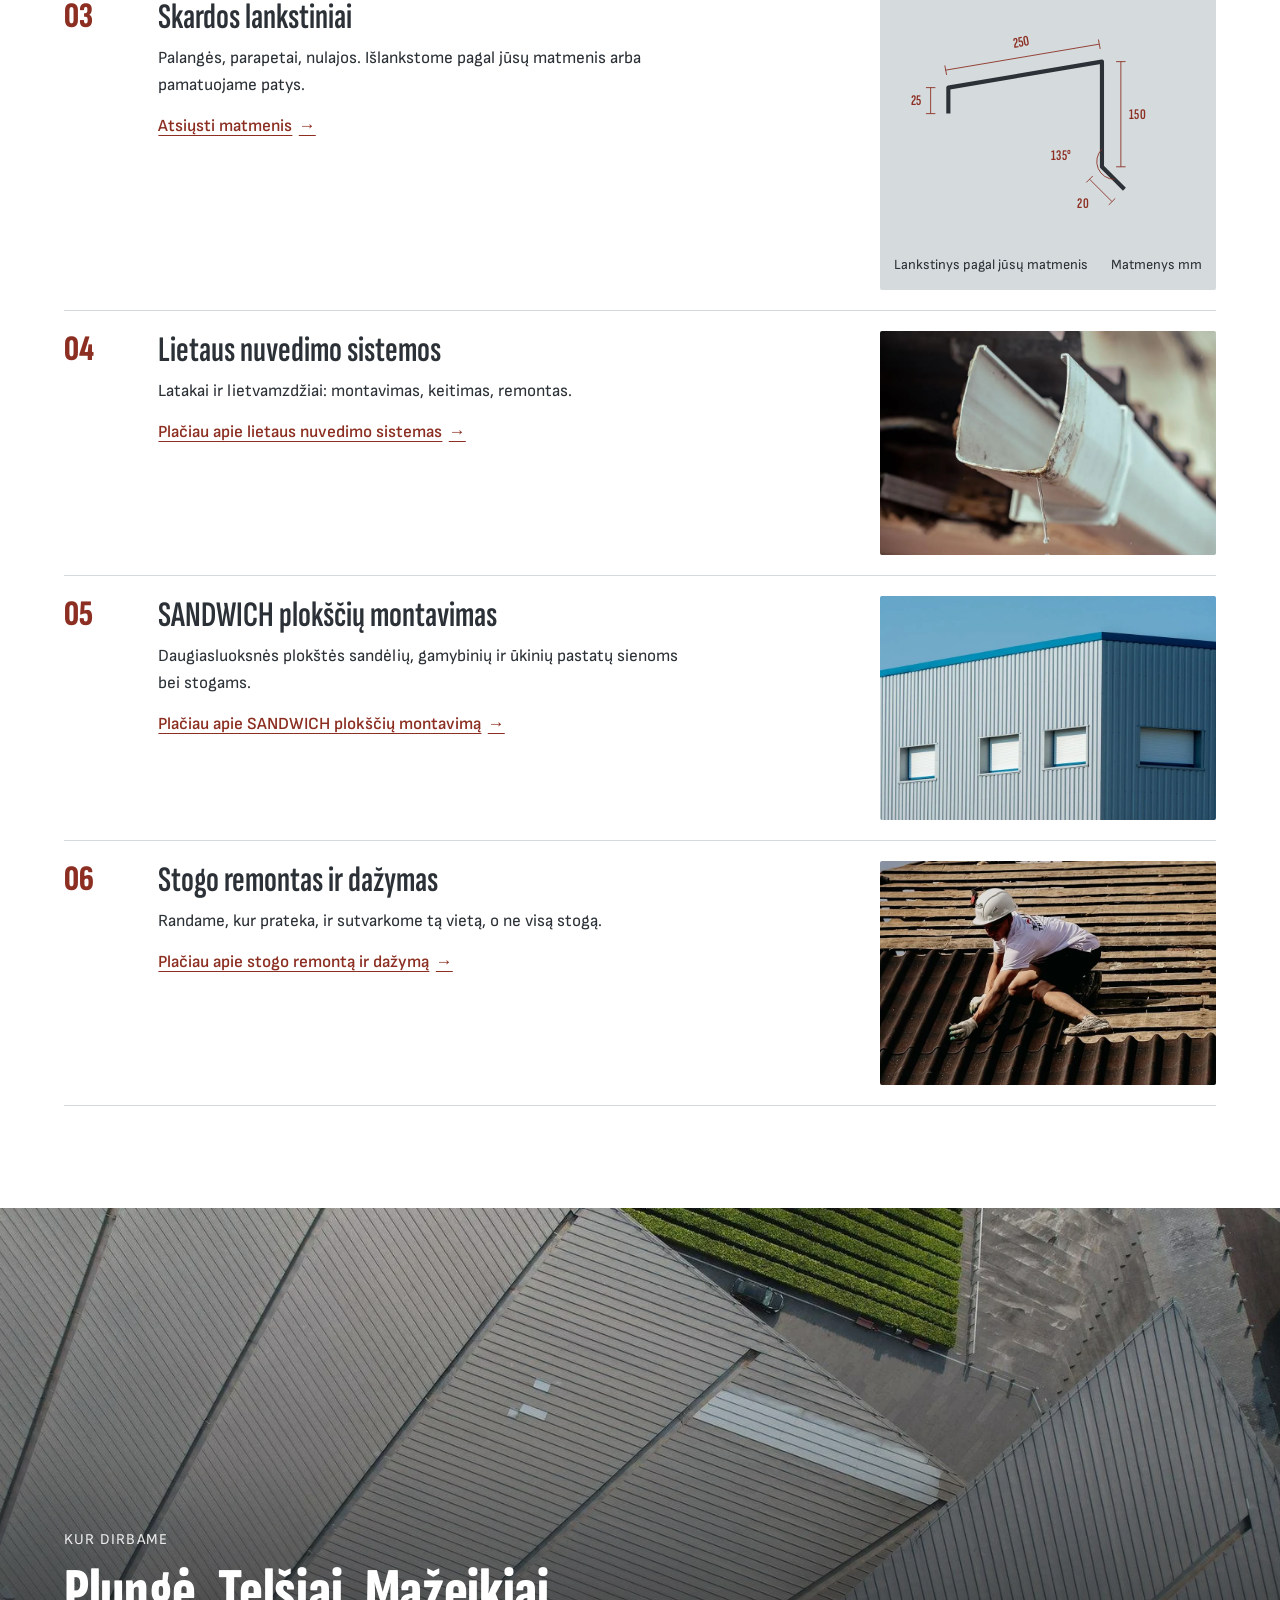
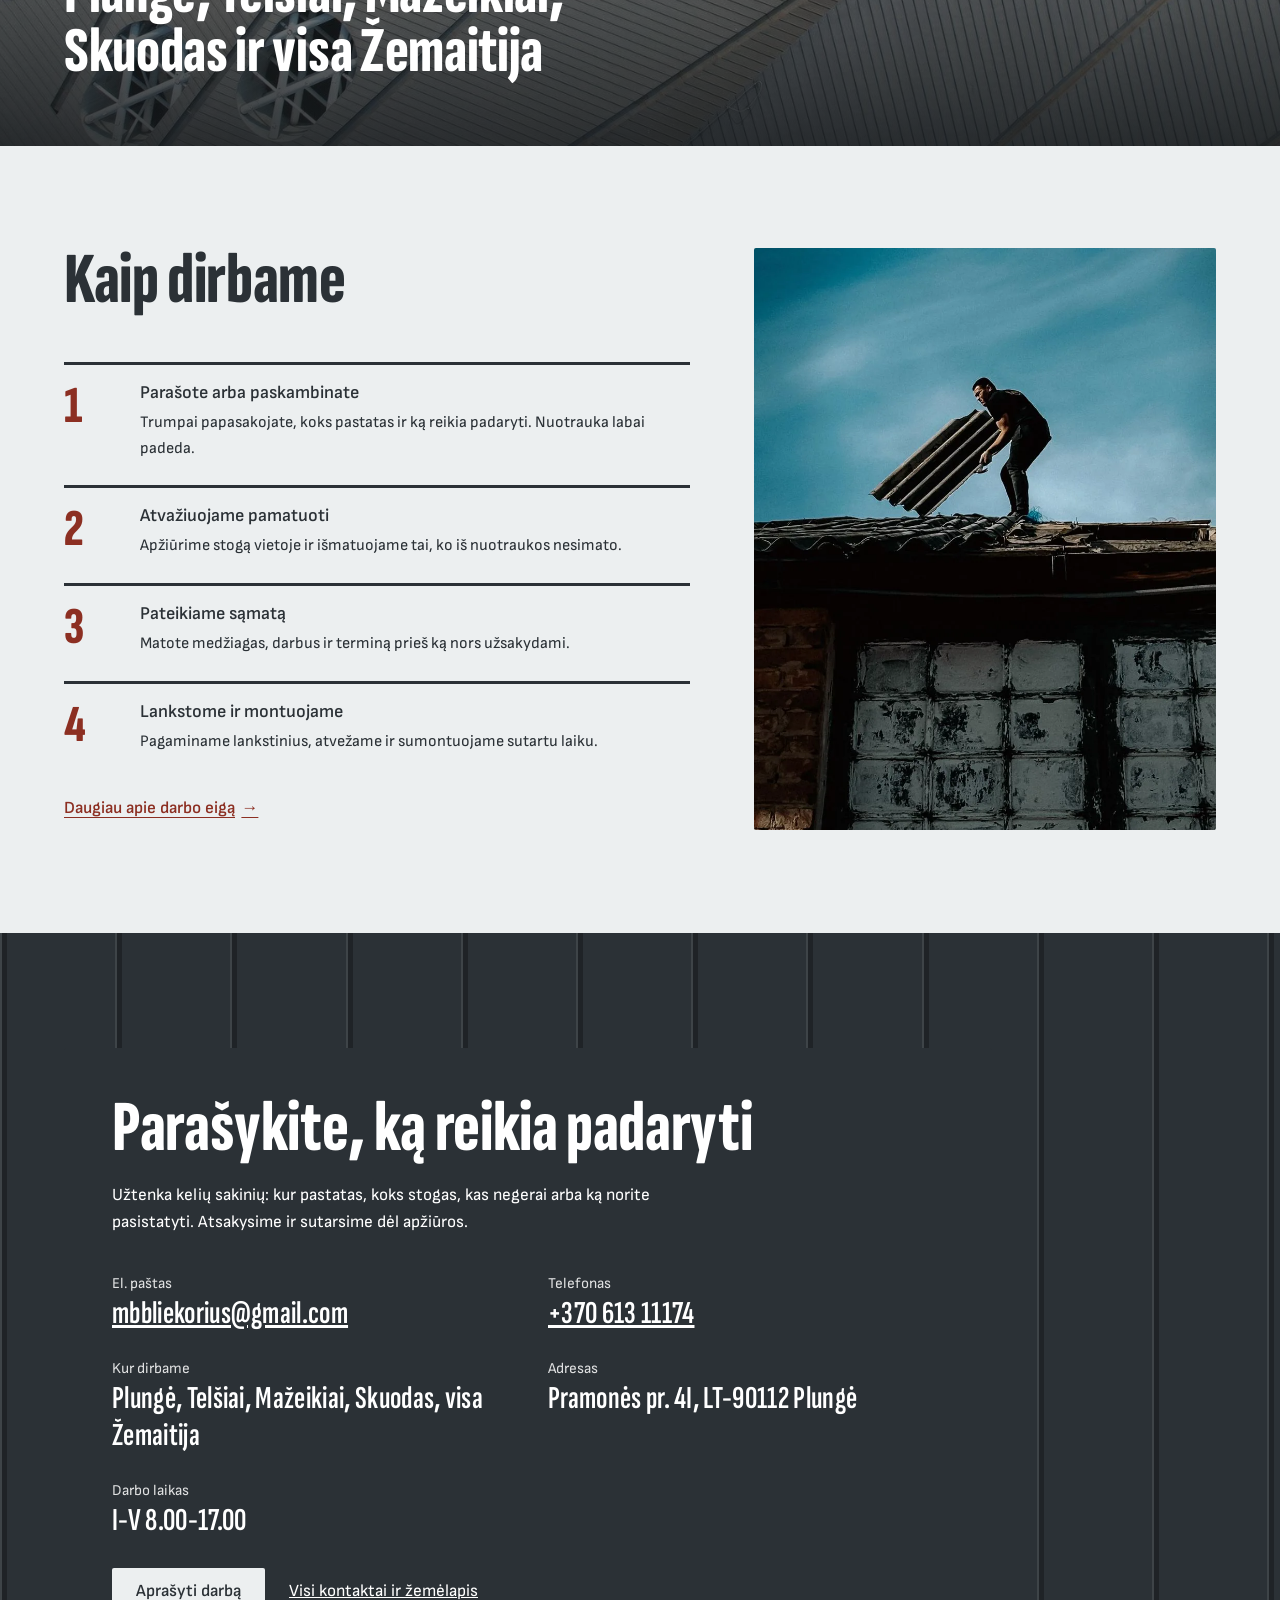
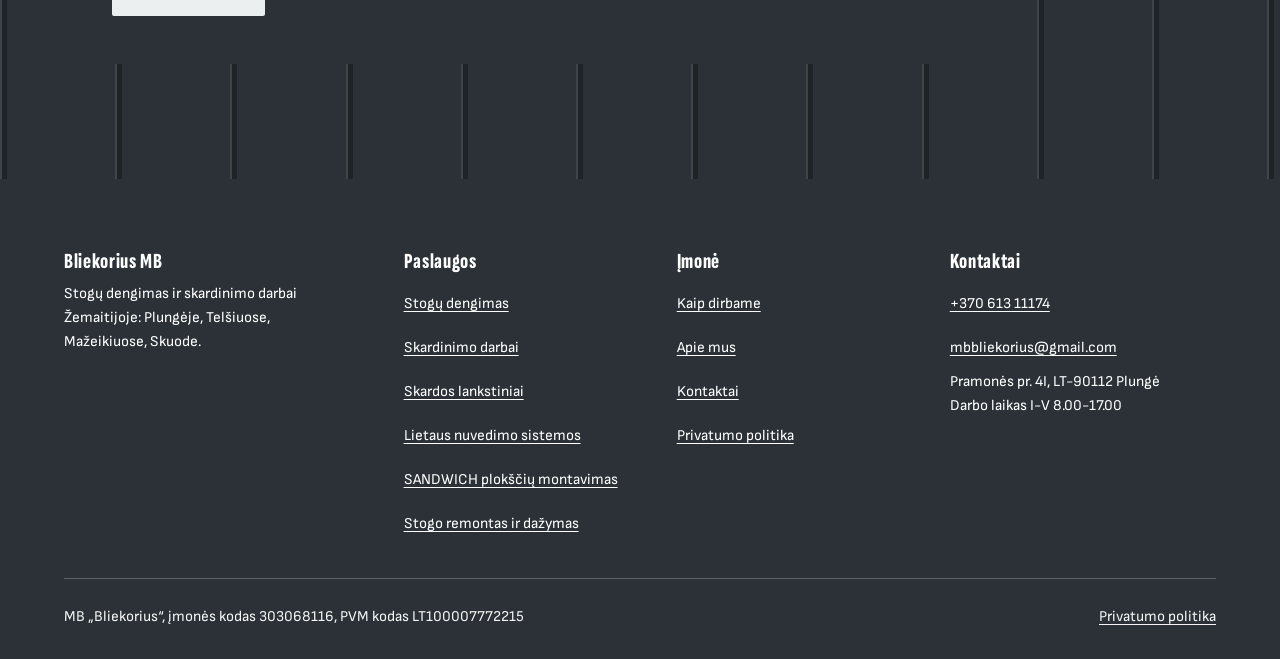
==== commit e72ffb8b: "Full site: 13 pages (6 service pages, flashing order form by dimensions, how we work, about, contact" ====
--- a/index.html
+++ b/index.html
@@ -4,379 +4,31 @@
 <meta name="robots" content="noindex, nofollow">
 <meta charset="utf-8">
 <meta name="viewport" content="width=device-width, initial-scale=1">
-<title>MB „Bliekorius“: stogų dengimas ir skardinimo darbai Plungėje ir Telšiuose</title>
+<title>MB „Bliekorius“: stogai ir skardinimas Plungėje, Telšiuose</title>
 <meta name="description" content="MB „Bliekorius“ dengia stogus ir lanksto skardą Žemaitijoje, Plungės ir Telšių krašte. Parašykite, ką reikia padaryti.">
 <link rel="icon" href="data:image/svg+xml,%3Csvg xmlns='http://www.w3.org/2000/svg' viewBox='0 0 32 32'%3E%3Crect width='32' height='32' fill='%232B3136'/%3E%3Cpath d='M6 22V12l20-4v14' fill='none' stroke='%23D5DBDD' stroke-width='3'/%3E%3C/svg%3E">
-<link rel="preload" as="image" href="img/hero.jpg" fetchpriority="high">
-<link rel="preconnect" href="https://fonts.googleapis.com">
-<link rel="preconnect" href="https://fonts.gstatic.com" crossorigin>
-<link href="https://fonts.googleapis.com/css2?family=Sofia+Sans:wght@400;600&family=Sofia+Sans+Extra+Condensed:wght@600;800&display=swap" rel="stylesheet">
+<link rel="preload" as="image" href="img/hero.webp" fetchpriority="high">
+<link rel="preload" as="font" type="font/woff2" href="fonts/sofia-sans-extra-condensed-latin.woff2" crossorigin>
+<link rel="preload" as="font" type="font/woff2" href="fonts/sofia-sans-latin.woff2" crossorigin>
+<link rel="stylesheet" href="css/style.css">
 <script>document.documentElement.className += " js";</script>
-<style>
-  :root {
-    --cinkas: #D5DBDD;        /* cinkuota skarda */
-    --cinkas-sviesus: #ECEFF0;
-    --antracitas: #2B3136;    /* RAL 7016 stogas */
-    --antracitas-2: #3C444A;
-    --oksidas: #8C2F22;       /* RAL 3009 */
-    --kreida: #FFFFFF;
-    --zyma: #FFD84A;
-
-    --display: "Sofia Sans Extra Condensed", "Arial Narrow", "Roboto Condensed", sans-serif;
-    --text: "Sofia Sans", "Segoe UI", Roboto, Arial, sans-serif;
-
-    --krastas: clamp(1.25rem, 5vw, 4.5rem);
-  }
-
-  *, *::before, *::after { box-sizing: border-box; }
-  html { -webkit-text-size-adjust: 100%; scroll-behavior: smooth; }
-  body {
-    margin: 0;
-    background: var(--cinkas-sviesus);
-    color: var(--antracitas);
-    font: 400 1.0625rem/1.6 var(--text);
-    overflow-x: hidden;
-  }
-  h1, h2, h3, p, ol, ul, dl, dd, figure { margin: 0; padding: 0; }
-  ol, ul { list-style: none; }
-  img { display: block; max-width: 100%; height: auto; }
-  a { color: inherit; }
-  :focus-visible { outline: 3px solid var(--oksidas); outline-offset: 3px; }
-
-  h1, h2 {
-    font-family: var(--display);
-    font-weight: 800;
-    line-height: .92;
-    letter-spacing: -.005em;
-    text-wrap: balance;
-  }
-  h1 { font-size: clamp(3.25rem, 9vw, 7.5rem); }
-  h2 { font-size: clamp(2.5rem, 6vw, 4.5rem); }
-
-  /* Pirmas ekranas: nuotrauka su antrašte viduje */
-  .pradzia {
-    position: relative;
-    isolation: isolate;
-    display: flex;
-    flex-direction: column;
-    min-height: min(92svh, 62rem);
-    color: var(--kreida);
-    background: #1d1816;
-  }
-  .pradzia-foto {
-    position: absolute;
-    inset: 0;
-    width: 100%;
-    height: 100%;
-    object-fit: cover;
-    object-position: 60% 50%;
-    z-index: -2;
-  }
-  .pradzia::before {
-    content: "";
-    position: absolute;
-    inset: 0;
-    z-index: -1;
-    background:
-      linear-gradient(180deg, rgba(20,16,14,.72) 0, rgba(20,16,14,0) 22%),
-      linear-gradient(90deg, rgba(20,16,14,.88) 0, rgba(20,16,14,.66) 48%, rgba(20,16,14,.12) 100%);
-  }
-
-  .virsus {
-    display: flex;
-    flex-wrap: wrap;
-    align-items: baseline;
-    justify-content: space-between;
-    gap: .5rem 2rem;
-    padding: 1.25rem var(--krastas);
-  }
-  .vardas {
-    font: 800 1.9rem/1 var(--display);
-    text-decoration: none;
-    letter-spacing: .01em;
-  }
-  .vardas small {
-    font: 400 .9375rem/1 var(--text);
-    margin-left: .5rem;
-    opacity: .85;
-  }
-  .virsus nav { display: flex; flex-wrap: wrap; gap: .25rem 1.5rem; }
-  .virsus nav a { text-underline-offset: .25em; text-decoration-thickness: 1px; }
-  .virsus nav a:hover { text-decoration-thickness: 2px; }
-  .pradzia :focus-visible, .juosta :focus-visible { outline-color: var(--kreida); }
-
-  .pradzia-tekstas {
-    margin-top: auto;
-    max-width: 66rem;
-    padding: clamp(3rem, 8vw, 6rem) var(--krastas) clamp(2.5rem, 6vw, 5rem);
-  }
-  .pradzia-tekstas p {
-    max-width: 36rem;
-    margin-top: 1.5rem;
-    font-size: 1.1875rem;
-    color: rgba(255,255,255,.92);
-  }
-  .veiksmai {
-    display: flex;
-    flex-wrap: wrap;
-    align-items: center;
-    gap: 1rem 1.5rem;
-    margin-top: 2rem;
-  }
-  .mygtukas {
-    display: inline-block;
-    background: var(--oksidas);
-    color: var(--kreida);
-    font-weight: 600;
-    text-decoration: none;
-    padding: .95rem 1.5rem;
-    border-radius: 2px;
-    transition: background-color .15s;
-  }
-  .mygtukas:hover { background: #6E2318; }
-  .pradzia .mygtukas { background: var(--cinkas-sviesus); color: var(--antracitas); }
-  .pradzia .mygtukas:hover { background: var(--kreida); }
-  .kontaktai .mygtukas { background: var(--cinkas-sviesus); color: var(--antracitas); }
-  .kontaktai .mygtukas:hover { background: var(--kreida); }
-
-  /* Lankstinio brėžinys */
-  .brezinys {
-    background: var(--cinkas);
-    border-radius: 2px;
-    padding: clamp(.6rem, 1.5vw, .9rem);
-  }
-  .brezinys svg { display: block; width: 100%; height: auto; }
-  .brezinys figcaption {
-    font-size: .8125rem;
-    line-height: 1.35;
-    margin-top: .5rem;
-    display: flex;
-    flex-wrap: wrap;
-    justify-content: space-between;
-    gap: .15rem .75rem;
-  }
-  .profilis {
-    fill: none;
-    stroke: var(--antracitas);
-    stroke-width: 7;
-    stroke-linejoin: round;
-    stroke-linecap: butt;
-    stroke-dasharray: 1;
-    stroke-dashoffset: 1;
-    animation: lenkti 2.4s cubic-bezier(.6,.05,.3,1) .3s forwards;
-  }
-  .matmuo line, .matmuo path { stroke: var(--oksidas); stroke-width: 1.5; fill: none; }
-  .matmuo text {
-    font: 600 25px var(--display);
-    fill: var(--oksidas);
-    letter-spacing: .02em;
-  }
-  .matmuo { opacity: 0; animation: rodyti .5s ease-out forwards; }
-  .matmuo:nth-of-type(1) { animation-delay: 1.0s; }
-  .matmuo:nth-of-type(2) { animation-delay: 1.6s; }
-  .matmuo:nth-of-type(3) { animation-delay: 2.2s; }
-  .matmuo:nth-of-type(4) { animation-delay: 2.6s; }
-  /* Brėžinys pradeda piešti, kai pasirodo ekrane */
-  .js .brezinys .profilis, .js .brezinys .matmuo { animation-play-state: paused; }
-  .js .brezinys.matosi .profilis, .js .brezinys.matosi .matmuo { animation-play-state: running; }
-  @keyframes lenkti { to { stroke-dashoffset: 0; } }
-  @keyframes rodyti { to { opacity: 1; } }
-
-  /* Darbai: kaip sąmatos eilutės su nuotrauka */
-  .darbai { padding: clamp(3rem, 8vw, 6.5rem) var(--krastas); background: var(--kreida); }
-  .darbai-galva {
-    display: grid;
-    grid-template-columns: minmax(0, 1fr) minmax(0, 1fr);
-    gap: 1rem clamp(1.5rem, 4vw, 4rem);
-    align-items: end;
-    margin-bottom: clamp(1.5rem, 4vw, 3rem);
-  }
-  .darbai-galva p { max-width: 32rem; }
-  .eilutes { border-top: 3px solid var(--antracitas); counter-reset: eilute; }
-  .eilutes li {
-    counter-increment: eilute;
-    display: grid;
-    grid-template-columns: 3.5rem minmax(0, 1fr) minmax(0, 21rem);
-    gap: .5rem clamp(1.25rem, 3vw, 3rem);
-    align-items: start;
-    padding: 1.25rem 0;
-    border-bottom: 1px solid var(--cinkas);
-  }
-  .eilutes li::before {
-    content: counter(eilute, decimal-leading-zero);
-    font: 800 2.25rem/1 var(--display);
-    color: var(--oksidas);
-    padding-top: .1rem;
-  }
-  .eilutes h3 {
-    font: 600 clamp(1.6rem, 3.4vw, 2.25rem)/1.05 var(--display);
-    margin-bottom: .5rem;
-    padding-top: .1rem;
-  }
-  .eilutes p { max-width: 34rem; }
-  .eilutes .foto, .eilutes .brezinys { grid-column: 3; grid-row: 1; }
-  .eilutes .foto img {
-    width: 100%;
-    aspect-ratio: 3 / 2;
-    object-fit: cover;
-    border-radius: 2px;
-    background: var(--cinkas);
-  }
-
-  /* Nuotraukų juosta */
-  .juosta {
-    position: relative;
-    isolation: isolate;
-    display: flex;
-    align-items: flex-end;
-    min-height: clamp(18rem, 42vw, 34rem);
-    color: var(--kreida);
-    background: var(--antracitas);
-  }
-  .juosta-foto {
-    position: absolute;
-    inset: 0;
-    width: 100%;
-    height: 100%;
-    object-fit: cover;
-    z-index: -2;
-  }
-  .juosta::before {
-    content: "";
-    position: absolute;
-    inset: 0;
-    z-index: -1;
-    background: linear-gradient(0deg, rgba(20,24,27,.86) 0, rgba(20,24,27,.35) 55%, rgba(20,24,27,.1) 100%);
-  }
-  .juosta-tekstas { padding: clamp(2rem, 5vw, 4rem) var(--krastas); max-width: 60rem; }
-  .juosta-tekstas p:first-child { font-size: .9375rem; letter-spacing: .08em; text-transform: uppercase; margin-bottom: .75rem; opacity: .85; }
-  .juosta-tekstas h2 { font-size: clamp(2.25rem, 5.2vw, 4rem); }
-
-  /* Eiga: tikra seka, todėl numeruota */
-  .eiga {
-    padding: clamp(3rem, 8vw, 6.5rem) var(--krastas);
-    display: grid;
-    grid-template-columns: minmax(0, 1.15fr) minmax(0, .85fr);
-    gap: clamp(1.5rem, 5vw, 5rem);
-    align-items: stretch;
-  }
-  .eiga-foto { position: relative; min-height: 22rem; }
-  .eiga-foto img {
-    position: absolute;
-    inset: 0;
-    width: 100%;
-    height: 100%;
-    object-fit: cover;
-    object-position: 50% 30%;
-    border-radius: 2px;
-    background: var(--cinkas);
-  }
-  .eiga ol {
-    counter-reset: zingsnis;
-    margin-top: clamp(1.5rem, 4vw, 3rem);
-  }
-  .eiga li {
-    counter-increment: zingsnis;
-    display: grid;
-    grid-template-columns: 3.75rem minmax(0, 1fr);
-    gap: 0 1rem;
-    border-top: 3px solid var(--antracitas);
-    padding: 1rem 0 1.5rem;
-  }
-  .eiga li::before {
-    content: counter(zingsnis);
-    grid-row: 1 / span 2;
-    font: 800 3.25rem/1 var(--display);
-    color: var(--oksidas);
-  }
-  .eiga h3 { font: 600 1.125rem/1.3 var(--text); margin-bottom: .35rem; }
-  .eiga li p { font-size: 1rem; max-width: 30rem; }
-
-  /* Kontaktai ant valcuoto stogo */
-  .kontaktai {
-    color: var(--kreida);
-    background:
-      repeating-linear-gradient(90deg,
-        rgba(255,255,255,.09) 0 2px,
-        rgba(0,0,0,.28) 2px 7px,
-        transparent 7px clamp(64px, 9vw, 120px)),
-      var(--antracitas);
-    padding: clamp(3.5rem, 9vw, 7.5rem) var(--krastas);
-  }
-  .kontaktai-vidus {
-    background: var(--antracitas);
-    max-width: 58rem;
-    padding: clamp(1.5rem, 4vw, 3rem);
-    border-radius: 2px;
-  }
-  .kontaktai h2 { margin-bottom: 1.25rem; }
-  .kontaktai-vidus > p { max-width: 36rem; }
-  .kontaktai dl {
-    display: grid;
-    grid-template-columns: repeat(2, minmax(0, 1fr));
-    gap: 1.5rem 2.5rem;
-    margin-top: 2.25rem;
-  }
-  .kontaktai dt { font-size: .9375rem; opacity: .75; }
-  .kontaktai dd { font: 600 clamp(1.5rem, 3vw, 2rem)/1.15 var(--display); letter-spacing: .01em; overflow-wrap: anywhere; }
-  .kontaktai a:focus-visible { outline-color: var(--zyma); }
-
-  .apacia {
-    padding: 1.5rem var(--krastas);
-    font-size: .9375rem;
-    display: flex;
-    flex-wrap: wrap;
-    justify-content: space-between;
-    gap: .25rem 2rem;
-  }
-
-  @media (max-width: 1000px) {
-    .eilutes li { grid-template-columns: 3rem minmax(0, 1fr) minmax(0, 15rem); }
-    .eiga { grid-template-columns: minmax(0, 1fr); }
-    .eiga-foto { order: 2; }
-    .eiga-foto { min-height: 0; aspect-ratio: 16 / 10; }
-    .eiga-foto img { object-position: 50% 35%; }
-  }
-  @media (max-width: 860px) {
-    .darbai-galva { grid-template-columns: minmax(0, 1fr); align-items: start; }
-  }
-  @media (max-width: 680px) {
-    .eilutes li {
-      grid-template-columns: 3rem minmax(0, 1fr);
-      padding: 1.25rem 0 1.5rem;
-    }
-    .eilutes .foto, .eilutes .brezinys { grid-column: 1 / -1; grid-row: 1; margin-bottom: .75rem; }
-    .eilutes li > div { grid-column: 2; }
-    .eilutes li::before { grid-column: 1; align-self: start; }
-    .pradzia::before {
-      background:
-        linear-gradient(180deg, rgba(20,16,14,.72) 0, rgba(20,16,14,.2) 18%, rgba(20,16,14,.62) 45%, rgba(20,16,14,.9) 100%);
-    }
-    .pradzia-foto { object-position: 66% 50%; }
-  }
-  @media (max-width: 560px) {
-    .kontaktai dl { grid-template-columns: minmax(0, 1fr); }
-    .matmuo text { font-size: 30px; }
-  }
-  @media (prefers-reduced-motion: reduce) {
-    html { scroll-behavior: auto; }
-    .profilis { animation: none; stroke-dashoffset: 0; }
-    .matmuo { animation: none; opacity: 1; }
-    .mygtukas { transition: none; }
-  }
-</style>
+<script type="application/ld+json">{"@context": "https://schema.org", "@type": "RoofingContractor", "name": "MB „Bliekorius“", "telephone": "+370 613 11174", "email": "mbbliekorius@gmail.com", "vatID": "LT100007772215", "identifier": {"@type": "PropertyValue", "name": "Įmonės kodas", "value": "303068116"}, "address": {"@type": "PostalAddress", "streetAddress": "Pramonės pr. 4I", "addressLocality": "Plungė", "postalCode": "LT-90112", "addressCountry": "LT"}, "areaServed": ["Plungė", "Telšiai", "Mažeikiai", "Skuodas", "Žemaitija"], "image": "https://vasylian.com/bliekorius-concept-v2/img/hero.webp", "description": "Stogų dengimas, skardinimo darbai, skardos lankstiniai, lietaus nuvedimo sistemos, SANDWICH plokščių montavimas, stogo remontas ir dažymas Plungėje, Telšiuose, Mažeikiuose, Skuode ir visoje Žemaitijoje."}</script>
 </head>
 <body>
+<a class="praleisti" href="#turinys">Pereiti prie turinio</a>
 
 <section class="pradzia" id="pradzia">
-  <img class="pradzia-foto" src="img/hero.jpg" width="1800" height="1200" fetchpriority="high" alt="Tamsiai rudo profiliuotos skardos stogo šlaitas su stoglangiu">
+  <img class="pradzia-foto" src="img/hero.webp" width="1600" height="1067" fetchpriority="high" alt="Tamsiai rudo profiliuotos skardos stogo šlaitas su stoglangiu">
 
   <header class="virsus">
-    <a class="vardas" href="#pradzia">Bliekorius<small>MB</small></a>
-    <nav aria-label="Puslapio skyriai">
-      <a href="#darbai">Darbai</a>
-      <a href="#eiga">Kaip dirbame</a>
-      <a href="#kontaktai">Kontaktai</a>
+    <a class="vardas" href="index.html"><span>Bliekorius</span><small>MB</small></a>
+    <button class="meniu-mygtukas" type="button" aria-expanded="false" aria-controls="meniu"><i aria-hidden="true"></i><span>Meniu</span></button>
+    <nav id="meniu" aria-label="Pagrindinis meniu">
+      <a href="paslaugos.html">Paslaugos</a>
+      <a href="kaip-dirbame.html">Kaip dirbame</a>
+      <a href="apie-mus.html">Apie mus</a>
+      <a href="kontaktai.html">Kontaktai</a>
+      <a class="nav-mygtukas" href="kontaktai.html#forma">Aprašyti darbą</a>
     </nav>
   </header>
 
@@ -384,37 +36,40 @@
     <h1>Dengiame stogus ir lankstome skardą Žemaitijoje</h1>
     <p>Dirbame Plungėje, Telšiuose, Mažeikiuose, Skuode ir visoje Žemaitijoje: nuo naujo stogo iki vieno lankstinio palangei. Parašykite, ką reikia padaryti, ir sutarsime, kada atvažiuoti pamatuoti.</p>
     <div class="veiksmai">
-      <a class="mygtukas" href="mailto:mbbliekorius@gmail.com?subject=U%C5%BEklausa%20d%C4%97l%20stogo%20darb%C5%B3">Parašyti el. laišką</a>
+      <a class="mygtukas" href="kontaktai.html#forma">Aprašyti darbą</a>
       <span>arba skambinkite <a href="tel:+37061311174">+370 613 11174</a></span>
     </div>
   </div>
 </section>
 
-<main>
-  <section class="darbai" id="darbai">
+<main id="turinys">
+  <section class="darbai" id="darbai" aria-labelledby="darbai-pav">
     <div class="darbai-galva">
-      <h2>Ką darome</h2>
+      <h2 id="darbai-pav">Ką darome</h2>
       <p>Patys gaminame skardos gaminius, prekiaujame jais ir stogų dangomis, todėl medžiagas ir darbą gaunate iš vienų rankų.</p>
     </div>
     <ul class="eilutes">
       <li>
         <div>
-          <h3>Stogų dengimas</h3>
+          <h3><a href="stogu-dengimas.html">Stogų dengimas</a></h3>
           <p>Nauji šlaitiniai ir plokštieji stogai, senų stogų keitimas gyvenamiesiems namams, ūkiniams pastatams, garažams.</p>
-        </div>
-        <figure class="foto"><img src="img/stogai-dengimas.jpg" width="900" height="600" loading="lazy" alt="Pilkos skardos stogas su vėdinimo bokšteliu ant raudonai dažyto pastato"></figure>
-      </li>
-      <li>
-        <div>
-          <h3>Skardinimo darbai</h3>
+          <a class="placiau" href="stogu-dengimas.html">Plačiau apie stogų dengimą</a>
+        </div>
+        <figure class="foto"><img src="img/stogai-dengimas.webp" width="900" height="600" loading="lazy" alt="Pilkos skardos stogas su vėdinimo bokšteliu ant raudonai dažyto pastato"></figure>
+      </li>
+      <li>
+        <div>
+          <h3><a href="skardinimo-darbai.html">Skardinimo darbai</a></h3>
           <p>Kraigai, vėjalentės, karnizai, sąlajos ir kitos vietos, kur stogas turi būti sandarus.</p>
-        </div>
-        <figure class="foto"><img src="img/skardinimas.jpg" width="900" height="600" loading="lazy" alt="Stogdengys tvirtina skardos detalę stogo šlaito krašte"></figure>
-      </li>
-      <li>
-        <div>
-          <h3>Skardos lankstiniai</h3>
+          <a class="placiau" href="skardinimo-darbai.html">Plačiau apie skardinimo darbus</a>
+        </div>
+        <figure class="foto"><img src="img/skardinimas.webp" width="900" height="600" loading="lazy" alt="Stogdengys tvirtina skardos detalę stogo šlaito krašte"></figure>
+      </li>
+      <li>
+        <div>
+          <h3><a href="skardos-lankstiniai.html">Skardos lankstiniai</a></h3>
           <p>Palangės, parapetai, nulajos. Išlankstome pagal jūsų matmenis arba pamatuojame patys.</p>
+          <a class="placiau" href="skardos-lankstiniai.html#matmenys">Atsiųsti matmenis</a>
         </div>
         <figure class="brezinys">
           <svg viewBox="0 0 520 400" role="img" aria-labelledby="brez-pav">
@@ -439,35 +94,38 @@
               <text x="300" y="250" text-anchor="end">135°</text>
             </g>
           </svg>
-          <figcaption><span>Lankstinys pagal jūsų matmenis</span><span>Pavyzdinis brėžinys, matmenys mm</span></figcaption>
+          <figcaption><span>Lankstinys pagal jūsų matmenis</span><span>Matmenys mm</span></figcaption>
         </figure>
       </li>
       <li>
         <div>
-          <h3>Lietaus nuvedimo sistemos</h3>
+          <h3><a href="lietaus-nuvedimo-sistemos.html">Lietaus nuvedimo sistemos</a></h3>
           <p>Latakai ir lietvamzdžiai: montavimas, keitimas, remontas.</p>
-        </div>
-        <figure class="foto"><img src="img/lietvamzdziai.jpg" width="900" height="600" loading="lazy" alt="Lietaus latakas, iš kurio varva vandens lašai"></figure>
-      </li>
-      <li>
-        <div>
-          <h3>SANDWICH plokščių montavimas</h3>
+          <a class="placiau" href="lietaus-nuvedimo-sistemos.html">Plačiau apie lietaus nuvedimo sistemas</a>
+        </div>
+        <figure class="foto"><img src="img/lietvamzdziai.webp" width="900" height="600" loading="lazy" alt="Lietaus latakas, iš kurio varva vandens lašai"></figure>
+      </li>
+      <li>
+        <div>
+          <h3><a href="sandwich-plokstiu-montavimas.html">SANDWICH plokščių montavimas</a></h3>
           <p>Daugiasluoksnės plokštės sandėlių, gamybinių ir ūkinių pastatų sienoms bei stogams.</p>
-        </div>
-        <figure class="foto"><img src="img/sandwich.jpg" width="900" height="600" loading="lazy" alt="Pastatas, apkaltas pilkomis profiliuotomis plokštėmis, su langais"></figure>
-      </li>
-      <li>
-        <div>
-          <h3>Stogo remontas ir dažymas</h3>
+          <a class="placiau" href="sandwich-plokstiu-montavimas.html">Plačiau apie SANDWICH plokščių montavimą</a>
+        </div>
+        <figure class="foto"><img src="img/sandwich.webp" width="900" height="600" loading="lazy" alt="Pastatas, apkaltas pilkomis profiliuotomis plokštėmis, su langais"></figure>
+      </li>
+      <li>
+        <div>
+          <h3><a href="stogo-remontas-ir-dazymas.html">Stogo remontas ir dažymas</a></h3>
           <p>Randame, kur prateka, ir sutvarkome tą vietą, o ne visą stogą.</p>
-        </div>
-        <figure class="foto"><img src="img/remontas.jpg" width="900" height="600" loading="lazy" alt="Stogdengys taiso stogą, dalis senos dangos nuimta"></figure>
+          <a class="placiau" href="stogo-remontas-ir-dazymas.html">Plačiau apie stogo remontą ir dažymą</a>
+        </div>
+        <figure class="foto"><img src="img/remontas.webp" width="900" height="600" loading="lazy" alt="Stogdengys taiso stogą, dalis senos dangos nuimta"></figure>
       </li>
     </ul>
   </section>
 
   <section class="juosta" aria-labelledby="juostos-pav">
-    <img class="juosta-foto" src="img/juosta.jpg" width="1800" height="720" loading="lazy" alt="Pilki skardiniai stogų šlaitai iš viršaus">
+    <img class="juosta-foto" src="img/juosta.webp" width="1600" height="640" loading="lazy" alt="Pilki skardiniai stogų šlaitai iš viršaus">
     <div class="juosta-tekstas">
       <p>Kur dirbame</p>
       <h2 id="juostos-pav">Plungė, Telšiai, Mažeikiai, Skuodas ir visa Žemaitija</h2>
@@ -495,13 +153,14 @@
           <p>Pagaminame lankstinius, atvežame ir sumontuojame sutartu laiku.</p>
         </li>
       </ol>
-    </div>
-    <figure class="eiga-foto"><img src="img/darbas-ant-stogo.jpg" width="900" height="1125" loading="lazy" alt="Stogdengys neša dangos lakštą ant stogo prieš dangų"></figure>
-  </section>
-
-  <section class="kontaktai" id="kontaktai">
+      <a class="placiau eiga-nuoroda" href="kaip-dirbame.html">Daugiau apie darbo eigą</a>
+    </div>
+    <figure class="eiga-foto"><img src="img/darbas-ant-stogo.webp" width="900" height="1125" loading="lazy" alt="Stogdengys neša dangos lakštą ant stogo prieš dangų"></figure>
+  </section>
+
+  <section class="kontaktai" id="kontaktai" aria-labelledby="kontaktu-pav">
     <div class="kontaktai-vidus">
-      <h2>Parašykite, ką reikia padaryti</h2>
+      <h2 id="kontaktu-pav">Parašykite, ką reikia padaryti</h2>
       <p>Užtenka kelių sakinių: kur pastatas, koks stogas, kas negerai arba ką norite pasistatyti. Atsakysime ir sutarsime dėl apžiūros.</p>
       <dl>
         <div>
@@ -525,25 +184,56 @@
           <dd>I-V 8.00-17.00</dd>
         </div>
       </dl>
+      <div class="veiksmai">
+        <a class="mygtukas" href="kontaktai.html#forma">Aprašyti darbą</a>
+        <a href="kontaktai.html">Visi kontaktai ir žemėlapis</a>
+      </div>
     </div>
   </section>
 </main>
 
 <footer class="apacia">
-  <span>MB „Bliekorius“, įmonės kodas 303068116, PVM kodas LT100007772215</span>
-  <span>Stogų dengimas ir skardinimo darbai Žemaitijoje</span>
+  <div class="apacia-tinklelis">
+    <div>
+      <p class="apacia-pav">Bliekorius MB</p>
+      <p>Stogų dengimas ir skardinimo darbai Žemaitijoje: Plungėje, Telšiuose, Mažeikiuose, Skuode.</p>
+    </div>
+    <div>
+      <p class="apacia-pav">Paslaugos</p>
+      <ul>
+          <li><a href="stogu-dengimas.html">Stogų dengimas</a></li>
+          <li><a href="skardinimo-darbai.html">Skardinimo darbai</a></li>
+          <li><a href="skardos-lankstiniai.html">Skardos lankstiniai</a></li>
+          <li><a href="lietaus-nuvedimo-sistemos.html">Lietaus nuvedimo sistemos</a></li>
+          <li><a href="sandwich-plokstiu-montavimas.html">SANDWICH plokščių montavimas</a></li>
+          <li><a href="stogo-remontas-ir-dazymas.html">Stogo remontas ir dažymas</a></li>
+      </ul>
+    </div>
+    <div>
+      <p class="apacia-pav">Įmonė</p>
+      <ul>
+        <li><a href="kaip-dirbame.html">Kaip dirbame</a></li>
+        <li><a href="apie-mus.html">Apie mus</a></li>
+        <li><a href="kontaktai.html">Kontaktai</a></li>
+        <li><a href="privatumo-politika.html">Privatumo politika</a></li>
+      </ul>
+    </div>
+    <div>
+      <p class="apacia-pav">Kontaktai</p>
+      <address>
+        <a href="tel:+37061311174">+370 613 11174</a><br>
+        <a href="mailto:mbbliekorius@gmail.com">mbbliekorius@gmail.com</a><br>
+        Pramonės pr. 4I, LT-90112 Plungė<br>
+        Darbo laikas I-V 8.00-17.00
+      </address>
+    </div>
+  </div>
+  <div class="apacia-teises">
+    <span>MB „Bliekorius“, įmonės kodas 303068116, PVM kodas LT100007772215</span>
+    <a href="privatumo-politika.html">Privatumo politika</a>
+  </div>
 </footer>
 
-<script>
-  (function () {
-    var b = document.querySelector(".brezinys");
-    if (!b) return;
-    if (!("IntersectionObserver" in window)) { b.classList.add("matosi"); return; }
-    var io = new IntersectionObserver(function (e) {
-      if (e[0].isIntersecting) { b.classList.add("matosi"); io.disconnect(); }
-    }, { threshold: 0.35 });
-    io.observe(b);
-  })();
-</script>
+<script src="js/site.js" defer></script>
 </body>
 </html>
--- a/css/style.css
+++ b/css/style.css
@@ -0,0 +1,695 @@
+/* MB „Bliekorius“: bendras stilius */
+
+@font-face {
+  font-family: "Sofia Sans";
+  font-style: normal;
+  font-weight: 400 600;
+  font-display: swap;
+  src: url("../fonts/sofia-sans-latin-ext.woff2") format("woff2");
+  unicode-range: U+0100-02BA, U+02BD-02C5, U+02C7-02CC, U+02CE-02D7, U+02DD-02FF, U+0304, U+0308, U+0329, U+1D00-1DBF, U+1E00-1E9F, U+1EF2-1EFF, U+2020, U+20A0-20AB, U+20AD-20C4, U+2113, U+2C60-2C7F, U+A720-A7FF;
+}
+@font-face {
+  font-family: "Sofia Sans";
+  font-style: normal;
+  font-weight: 400 600;
+  font-display: swap;
+  src: url("../fonts/sofia-sans-latin.woff2") format("woff2");
+  unicode-range: U+0000-00FF, U+0131, U+0152-0153, U+02BB-02BC, U+02C6, U+02DA, U+02DC, U+0304, U+0308, U+0329, U+2000-206F, U+20AC, U+2122, U+2191, U+2193, U+2212, U+2215, U+FEFF, U+FFFD;
+}
+@font-face {
+  font-family: "Sofia Sans Extra Condensed";
+  font-style: normal;
+  font-weight: 600 800;
+  font-display: swap;
+  src: url("../fonts/sofia-sans-extra-condensed-latin-ext.woff2") format("woff2");
+  unicode-range: U+0100-02BA, U+02BD-02C5, U+02C7-02CC, U+02CE-02D7, U+02DD-02FF, U+0304, U+0308, U+0329, U+1D00-1DBF, U+1E00-1E9F, U+1EF2-1EFF, U+2020, U+20A0-20AB, U+20AD-20C4, U+2113, U+2C60-2C7F, U+A720-A7FF;
+}
+@font-face {
+  font-family: "Sofia Sans Extra Condensed";
+  font-style: normal;
+  font-weight: 600 800;
+  font-display: swap;
+  src: url("../fonts/sofia-sans-extra-condensed-latin.woff2") format("woff2");
+  unicode-range: U+0000-00FF, U+0131, U+0152-0153, U+02BB-02BC, U+02C6, U+02DA, U+02DC, U+0304, U+0308, U+0329, U+2000-206F, U+20AC, U+2122, U+2191, U+2193, U+2212, U+2215, U+FEFF, U+FFFD;
+}
+
+:root {
+  --cinkas: #D5DBDD;        /* cinkuota skarda */
+  --cinkas-sviesus: #ECEFF0;
+  --antracitas: #2B3136;    /* RAL 7016 stogas */
+  --antracitas-2: #3C444A;
+  --oksidas: #8C2F22;       /* RAL 3009 */
+  --oksidas-tamsus: #6E2318;
+  --kreida: #FFFFFF;
+  --zyma: #FFD84A;
+
+  --display: "Sofia Sans Extra Condensed", "Arial Narrow", "Roboto Condensed", sans-serif;
+  --text: "Sofia Sans", "Segoe UI", Roboto, Arial, sans-serif;
+
+  --krastas: clamp(1.25rem, 5vw, 4.5rem);
+}
+
+*, *::before, *::after { box-sizing: border-box; }
+html { -webkit-text-size-adjust: 100%; scroll-behavior: smooth; }
+body {
+  margin: 0;
+  background: var(--cinkas-sviesus);
+  color: var(--antracitas);
+  font: 400 1.0625rem/1.6 var(--text);
+  overflow-x: hidden;
+}
+h1, h2, h3, p, ol, ul, dl, dd, figure { margin: 0; padding: 0; }
+ol, ul { list-style: none; }
+img { display: block; max-width: 100%; height: auto; }
+a { color: inherit; }
+strong, b { font-weight: 600; }
+:focus-visible { outline: 3px solid var(--oksidas); outline-offset: 3px; }
+
+h1, h2 {
+  font-family: var(--display);
+  font-weight: 800;
+  line-height: .92;
+  letter-spacing: -.005em;
+  text-wrap: balance;
+}
+h1 { font-size: clamp(3.25rem, 9vw, 7.5rem); }
+h2 { font-size: clamp(2.5rem, 6vw, 4.5rem); }
+h3 { font: 600 1.25rem/1.25 var(--text); }
+
+.praleisti {
+  position: absolute;
+  left: 1rem;
+  top: -4rem;
+  z-index: 100;
+  background: var(--kreida);
+  color: var(--antracitas);
+  font-weight: 600;
+  padding: .75rem 1rem;
+  border-radius: 2px;
+}
+.praleisti:focus { top: 1rem; }
+.tik-skaitytuvui {
+  position: absolute;
+  width: 1px; height: 1px;
+  overflow: hidden;
+  clip-path: inset(50%);
+  white-space: nowrap;
+}
+
+/* Antraštė ir meniu */
+.virsus {
+  position: relative;
+  z-index: 20;
+  display: flex;
+  flex-wrap: wrap;
+  align-items: center;
+  justify-content: space-between;
+  gap: .25rem 2rem;
+  padding: .5rem var(--krastas);
+  color: var(--kreida);
+}
+.virsus-tamsus { background: var(--antracitas); }
+.vardas {
+  display: inline-flex;
+  align-items: baseline;
+  min-height: 44px;
+  align-self: center;
+  font: 800 1.9rem/1 var(--display);
+  text-decoration: none;
+  letter-spacing: .01em;
+}
+.vardas small {
+  font: 400 .9375rem/1 var(--text);
+  margin-left: .5rem;
+  opacity: .85;
+}
+.vardas span { align-self: center; }
+.virsus nav { display: flex; flex-wrap: wrap; align-items: center; gap: 0 .25rem; }
+.virsus nav a {
+  display: inline-flex;
+  align-items: center;
+  min-height: 44px;
+  padding: 0 .65rem;
+  text-decoration: none;
+  position: relative;
+}
+.virsus nav a::after {
+  content: "";
+  position: absolute;
+  left: .65rem; right: .65rem; bottom: .55rem;
+  height: 2px;
+  background: currentColor;
+  transform: scaleX(0);
+  transform-origin: left;
+  transition: transform .18s ease-out;
+}
+.virsus nav a:hover::after,
+.virsus nav a[aria-current]::after { transform: scaleX(1); }
+.virsus :focus-visible, .pradzia :focus-visible, .juosta :focus-visible, .apacia :focus-visible, .kontaktai :focus-visible { outline-color: var(--kreida); }
+.virsus nav a.nav-mygtukas {
+  margin-left: .75rem;
+  padding: 0 1.1rem;
+  background: var(--cinkas-sviesus);
+  color: var(--antracitas);
+  font-weight: 600;
+  border-radius: 2px;
+}
+.virsus nav a.nav-mygtukas::after { display: none; }
+.virsus nav a.nav-mygtukas:hover { background: var(--kreida); }
+.virsus nav a.nav-mygtukas:focus-visible { outline-color: var(--zyma); }
+
+.meniu-mygtukas {
+  display: none;
+  align-items: center;
+  gap: .6rem;
+  min-height: 44px;
+  min-width: 44px;
+  padding: 0 .9rem;
+  font: 600 1rem/1 var(--text);
+  color: inherit;
+  background: transparent;
+  border: 2px solid currentColor;
+  border-radius: 2px;
+  cursor: pointer;
+}
+.meniu-mygtukas i, .meniu-mygtukas i::before, .meniu-mygtukas i::after {
+  display: block;
+  width: 18px; height: 2px;
+  background: currentColor;
+  position: relative;
+  transition: transform .18s, background-color .18s;
+}
+.meniu-mygtukas i::before, .meniu-mygtukas i::after { content: ""; position: absolute; left: 0; }
+.meniu-mygtukas i::before { top: -6px; }
+.meniu-mygtukas i::after { top: 6px; }
+.meniu-mygtukas[aria-expanded="true"] i { background: transparent; }
+.meniu-mygtukas[aria-expanded="true"] i::before { top: 0; transform: rotate(45deg); }
+.meniu-mygtukas[aria-expanded="true"] i::after { top: 0; transform: rotate(-45deg); }
+
+@media (max-width: 860px) {
+  .js .meniu-mygtukas { display: inline-flex; }
+  .js .virsus nav {
+    display: none;
+    flex-basis: 100%;
+    flex-direction: column;
+    align-items: stretch;
+    gap: 0;
+    padding: .5rem 0 1rem;
+    border-top: 1px solid rgba(255,255,255,.25);
+  }
+  .js .virsus.atidarytas nav { display: flex; }
+  .js .pradzia .virsus.atidarytas { background: rgba(29,24,22,.96); }
+  .virsus nav a { padding: 0 .25rem; min-height: 48px; }
+  .virsus nav a::after { left: .25rem; right: auto; width: 2.5rem; bottom: .6rem; }
+  .virsus nav a.nav-mygtukas { margin: .75rem 0 0; justify-content: center; }
+}
+
+/* Pirmas ekranas: nuotrauka su antrašte viduje */
+.pradzia {
+  position: relative;
+  isolation: isolate;
+  display: flex;
+  flex-direction: column;
+  min-height: min(92svh, 62rem);
+  color: var(--kreida);
+  background: #1d1816;
+}
+.pradzia .virsus { position: relative; }
+.pradzia-foto {
+  position: absolute;
+  inset: 0;
+  width: 100%;
+  height: 100%;
+  object-fit: cover;
+  object-position: 60% 50%;
+  z-index: -2;
+}
+.pradzia::before {
+  content: "";
+  position: absolute;
+  inset: 0;
+  z-index: -1;
+  background:
+    linear-gradient(180deg, rgba(20,16,14,.72) 0, rgba(20,16,14,0) 22%),
+    linear-gradient(90deg, rgba(20,16,14,.88) 0, rgba(20,16,14,.66) 48%, rgba(20,16,14,.12) 100%);
+}
+.pradzia-tekstas {
+  margin-top: auto;
+  max-width: 66rem;
+  padding: clamp(3rem, 8vw, 6rem) var(--krastas) clamp(2.5rem, 6vw, 5rem);
+}
+.pradzia-tekstas p {
+  max-width: 36rem;
+  margin-top: 1.5rem;
+  font-size: 1.1875rem;
+  color: rgba(255,255,255,.92);
+}
+.veiksmai {
+  display: flex;
+  flex-wrap: wrap;
+  align-items: center;
+  gap: 1rem 1.5rem;
+  margin-top: 2rem;
+}
+.veiksmai span { max-width: none; }
+.veiksmai a:not(.mygtukas) { display: inline-block; padding: .6rem 0; }
+.mygtukas {
+  display: inline-flex;
+  align-items: center;
+  justify-content: center;
+  min-height: 48px;
+  background: var(--oksidas);
+  color: var(--kreida);
+  font: 600 1.0625rem/1.2 var(--text);
+  text-decoration: none;
+  padding: .75rem 1.5rem;
+  border: 0;
+  border-radius: 2px;
+  cursor: pointer;
+  transition: background-color .15s;
+}
+.mygtukas:hover { background: var(--oksidas-tamsus); }
+.pradzia .mygtukas, .kontaktai .mygtukas, .mygtukas-sviesus { background: var(--cinkas-sviesus); color: var(--antracitas); }
+.pradzia .mygtukas:hover, .kontaktai .mygtukas:hover, .mygtukas-sviesus:hover { background: var(--kreida); }
+.mygtukas-linija {
+  background: transparent;
+  color: var(--antracitas);
+  box-shadow: inset 0 0 0 2px var(--antracitas);
+}
+.mygtukas-linija:hover { background: var(--antracitas); color: var(--kreida); }
+
+/* Lankstinio brėžinys */
+.brezinys {
+  background: var(--cinkas);
+  border-radius: 2px;
+  padding: clamp(.6rem, 1.5vw, .9rem);
+}
+.brezinys svg { display: block; width: 100%; height: auto; }
+.brezinys figcaption {
+  font-size: .875rem;
+  line-height: 1.35;
+  margin-top: .5rem;
+  display: flex;
+  flex-wrap: wrap;
+  justify-content: space-between;
+  gap: .15rem .75rem;
+}
+.profilis {
+  fill: none;
+  stroke: var(--antracitas);
+  stroke-width: 7;
+  stroke-linejoin: round;
+  stroke-linecap: butt;
+  stroke-dasharray: 1;
+  stroke-dashoffset: 1;
+  animation: lenkti 2.4s cubic-bezier(.6,.05,.3,1) .3s forwards;
+}
+.matmuo line, .matmuo path { stroke: var(--oksidas); stroke-width: 1.5; fill: none; }
+.matmuo text {
+  font: 600 25px var(--display);
+  fill: var(--oksidas);
+  letter-spacing: .02em;
+}
+.matmuo { opacity: 0; animation: rodyti .5s ease-out forwards; }
+.matmuo:nth-of-type(1) { animation-delay: 1.0s; }
+.matmuo:nth-of-type(2) { animation-delay: 1.6s; }
+.matmuo:nth-of-type(3) { animation-delay: 2.2s; }
+.matmuo:nth-of-type(4) { animation-delay: 2.6s; }
+/* Brėžinys pradeda piešti, kai pasirodo ekrane */
+.js .brezinys .profilis, .js .brezinys .matmuo { animation-play-state: paused; }
+.js .brezinys.matosi .profilis, .js .brezinys.matosi .matmuo { animation-play-state: running; }
+@keyframes lenkti { to { stroke-dashoffset: 0; } }
+@keyframes rodyti { to { opacity: 1; } }
+
+/* Darbai: kaip sąmatos eilutės su nuotrauka */
+.darbai { padding: clamp(3rem, 8vw, 6.5rem) var(--krastas); background: var(--kreida); }
+.darbai-galva {
+  display: grid;
+  grid-template-columns: minmax(0, 1fr) minmax(0, 1fr);
+  gap: 1rem clamp(1.5rem, 4vw, 4rem);
+  align-items: end;
+  margin-bottom: clamp(1.5rem, 4vw, 3rem);
+}
+.darbai-galva p { max-width: 32rem; }
+.eilutes { border-top: 3px solid var(--antracitas); counter-reset: eilute; }
+.eilutes li {
+  counter-increment: eilute;
+  display: grid;
+  grid-template-columns: 3.5rem minmax(0, 1fr) minmax(0, 21rem);
+  gap: .5rem clamp(1.25rem, 3vw, 3rem);
+  align-items: start;
+  padding: 1.25rem 0;
+  border-bottom: 1px solid var(--cinkas);
+}
+.eilutes li::before {
+  content: counter(eilute, decimal-leading-zero);
+  font: 800 2.25rem/1 var(--display);
+  color: var(--oksidas);
+  padding-top: .1rem;
+}
+.eilutes h3 {
+  font: 600 clamp(1.6rem, 3.4vw, 2.25rem)/1.05 var(--display);
+  margin-bottom: .5rem;
+  padding-top: .1rem;
+}
+.eilutes h3 a { text-decoration: none; }
+.eilutes h3 a:hover { text-decoration: underline; text-decoration-thickness: 2px; text-underline-offset: .15em; }
+.eilutes p { max-width: 34rem; }
+.placiau {
+  display: inline-flex;
+  align-items: center;
+  min-height: 44px;
+  margin-top: .35rem;
+  font-weight: 600;
+  color: var(--oksidas);
+  text-underline-offset: .25em;
+}
+.placiau::after { content: "\2192"; margin-left: .4rem; transition: transform .15s; }
+.placiau:hover::after { transform: translateX(3px); }
+.eilutes .foto, .eilutes .brezinys { grid-column: 3; grid-row: 1; }
+.eilutes .foto img {
+  width: 100%;
+  aspect-ratio: 3 / 2;
+  object-fit: cover;
+  border-radius: 2px;
+  background: var(--cinkas);
+}
+
+/* Nuotraukų juosta */
+.juosta {
+  position: relative;
+  isolation: isolate;
+  display: flex;
+  align-items: flex-end;
+  min-height: clamp(18rem, 42vw, 34rem);
+  color: var(--kreida);
+  background: var(--antracitas);
+}
+.juosta-foto {
+  position: absolute;
+  inset: 0;
+  width: 100%;
+  height: 100%;
+  object-fit: cover;
+  z-index: -2;
+}
+.juosta::before {
+  content: "";
+  position: absolute;
+  inset: 0;
+  z-index: -1;
+  background: linear-gradient(0deg, rgba(20,24,27,.86) 0, rgba(20,24,27,.35) 55%, rgba(20,24,27,.1) 100%);
+}
+.juosta-tekstas { padding: clamp(2rem, 5vw, 4rem) var(--krastas); max-width: 60rem; }
+.juosta-tekstas p:first-child { font-size: .9375rem; letter-spacing: .08em; text-transform: uppercase; margin-bottom: .75rem; opacity: .9; }
+.juosta-tekstas h2 { font-size: clamp(2.25rem, 5.2vw, 4rem); }
+
+/* Eiga: tikra seka, todėl numeruota */
+.eiga {
+  padding: clamp(3rem, 8vw, 6.5rem) var(--krastas);
+  display: grid;
+  grid-template-columns: minmax(0, 1.15fr) minmax(0, .85fr);
+  gap: clamp(1.5rem, 5vw, 5rem);
+  align-items: stretch;
+}
+.eiga-foto { position: relative; min-height: 22rem; }
+.eiga-foto img {
+  position: absolute;
+  inset: 0;
+  width: 100%;
+  height: 100%;
+  object-fit: cover;
+  object-position: 50% 30%;
+  border-radius: 2px;
+  background: var(--cinkas);
+}
+.eiga ol, .zingsniai {
+  counter-reset: zingsnis;
+  margin-top: clamp(1.5rem, 4vw, 3rem);
+}
+.eiga li, .zingsniai li {
+  counter-increment: zingsnis;
+  display: grid;
+  grid-template-columns: 3.75rem minmax(0, 1fr);
+  gap: 0 1rem;
+  border-top: 3px solid var(--antracitas);
+  padding: 1rem 0 1.5rem;
+}
+.eiga li::before, .zingsniai li::before {
+  content: counter(zingsnis);
+  grid-row: 1 / span 3;
+  font: 800 3.25rem/1 var(--display);
+  color: var(--oksidas);
+}
+.eiga h3, .zingsniai h3 { font: 600 1.125rem/1.3 var(--text); margin-bottom: .35rem; }
+.eiga li p, .zingsniai li p { font-size: 1rem; max-width: 32rem; }
+.eiga-nuoroda { margin-top: .5rem; }
+
+/* Kontaktai ant valcuoto stogo */
+.kontaktai {
+  color: var(--kreida);
+  background:
+    repeating-linear-gradient(90deg,
+      rgba(255,255,255,.09) 0 2px,
+      rgba(0,0,0,.28) 2px 7px,
+      transparent 7px clamp(64px, 9vw, 120px)),
+    var(--antracitas);
+  padding: clamp(3.5rem, 9vw, 7.5rem) var(--krastas);
+}
+.kontaktai-vidus {
+  background: var(--antracitas);
+  max-width: 58rem;
+  padding: clamp(1.5rem, 4vw, 3rem);
+  border-radius: 2px;
+}
+.kontaktai h2 { margin-bottom: 1.25rem; }
+.kontaktai-vidus > p { max-width: 36rem; }
+.kontaktai dl {
+  display: grid;
+  grid-template-columns: repeat(2, minmax(0, 1fr));
+  gap: 1.5rem 2.5rem;
+  margin-top: 2.25rem;
+}
+.kontaktai dt { font-size: .9375rem; opacity: .85; }
+.kontaktai dd { font: 600 clamp(1.5rem, 3vw, 2rem)/1.15 var(--display); letter-spacing: .01em; overflow-wrap: anywhere; }
+.kontaktai a:focus-visible { outline-color: var(--zyma); }
+.kontaktai .veiksmai { margin-top: 1.75rem; }
+
+/* Vidinių puslapių antraštė */
+.galva { padding: clamp(.5rem, 1.5vw, 1rem) var(--krastas) clamp(2rem, 5vw, 4rem); background: var(--cinkas-sviesus); }
+.kruopsteles ol { display: flex; flex-wrap: wrap; align-items: center; font-size: .9375rem; }
+.kruopsteles li { display: inline-flex; align-items: center; }
+.kruopsteles li + li::before { content: "/"; margin: 0 .55rem; opacity: .6; }
+.kruopsteles a { display: inline-flex; align-items: center; min-height: 44px; text-underline-offset: .2em; }
+.kruopsteles [aria-current="page"] { font-weight: 600; }
+.galva h1 { margin-top: clamp(.75rem, 2vw, 1.5rem); font-size: clamp(3rem, 8vw, 6.5rem); max-width: 18ch; }
+.galva .zyma { margin-top: clamp(1.25rem, 3vw, 2.5rem); font: 800 1.25rem/1 var(--display); letter-spacing: .1em; text-transform: uppercase; color: var(--oksidas); }
+.galva .zyma + h1 { margin-top: .6rem; }
+.galva .ivadas { max-width: 40rem; margin-top: clamp(1.25rem, 3vw, 2rem); font-size: 1.1875rem; }
+.galva .veiksmai { margin-top: 1.75rem; }
+
+.plati-foto { background: var(--antracitas); }
+.plati-foto img { width: 100%; height: clamp(16rem, 38vw, 33rem); object-fit: cover; }
+
+/* Paslaugos puslapis */
+.turinys {
+  display: grid;
+  grid-template-columns: minmax(0, 1fr) minmax(0, 21rem);
+  gap: clamp(2rem, 5vw, 5rem);
+  align-items: start;
+  padding: clamp(3rem, 7vw, 6rem) var(--krastas);
+  background: var(--kreida);
+}
+.turinys-vienas { grid-template-columns: minmax(0, 1fr); }
+.tekstas > * + * { margin-top: 1.1rem; }
+.tekstas > h2 { font-size: clamp(2.1rem, 4.5vw, 3rem); margin-top: clamp(2.25rem, 5vw, 3.5rem); padding-top: 1.1rem; border-top: 3px solid var(--antracitas); max-width: 40rem; }
+.tekstas > h2:first-child { margin-top: 0; }
+.tekstas > h2 + * { margin-top: 1rem; }
+.tekstas p, .tekstas li { max-width: 40rem; }
+.tekstas a { text-underline-offset: .2em; }
+.sarasas { border-top: 1px solid var(--cinkas); }
+.sarasas li {
+  padding: .8rem 0 .8rem 1.5rem;
+  border-bottom: 1px solid var(--cinkas);
+  position: relative;
+}
+.sarasas li::before {
+  content: "";
+  position: absolute;
+  left: 0; top: 1.45em;
+  width: .7rem; height: 3px;
+  background: var(--oksidas);
+}
+.sarasas strong { display: block; }
+.tekstas figure img { width: 100%; aspect-ratio: 3 / 2; object-fit: cover; border-radius: 2px; background: var(--cinkas); }
+.tekstas figure { max-width: 40rem; margin-top: 1.75rem; }
+.tekstas .brezinys { max-width: 40rem; }
+.pastaba { padding: 1rem 1.25rem; background: var(--cinkas-sviesus); border-left: 4px solid var(--oksidas); max-width: 40rem; }
+
+.salia { position: sticky; top: 1.5rem; display: grid; gap: 1.5rem; }
+.salia-blokas { background: var(--cinkas-sviesus); padding: 1.25rem 1.25rem 1rem; border-radius: 2px; }
+.salia-blokas > p:first-child, .salia-blokas .salia-pav { font: 800 1.5rem/1 var(--display); letter-spacing: .02em; margin-bottom: .6rem; }
+.salia-blokas ul a {
+  display: flex;
+  align-items: center;
+  min-height: 44px;
+  text-decoration: none;
+  border-top: 1px solid var(--cinkas);
+}
+.salia-blokas ul a:hover { text-decoration: underline; text-underline-offset: .2em; }
+.salia-blokas ul a[aria-current="page"] { font-weight: 600; color: var(--oksidas); }
+.salia-tamsus { background: var(--antracitas); color: var(--kreida); }
+.salia-tamsus p { margin-bottom: .5rem; }
+.salia-tamsus a { display: inline-flex; align-items: center; min-height: 44px; }
+.salia-tamsus :focus-visible { outline-color: var(--zyma); }
+
+/* Paslaugų apžvalga */
+.apzvalga .eilutes { margin-top: 0; }
+.apzvalga { padding: clamp(2rem, 5vw, 4rem) var(--krastas) clamp(3rem, 8vw, 6.5rem); background: var(--kreida); }
+
+/* Formos */
+.forma {
+  display: grid;
+  grid-template-columns: repeat(2, minmax(0, 1fr));
+  gap: 1.25rem 1.5rem;
+  max-width: 40rem;
+  margin-top: 1.5rem;
+}
+.forma .laukas { display: flex; flex-direction: column; gap: .35rem; min-width: 0; }
+.forma .visas { grid-column: 1 / -1; }
+.forma label { font-weight: 600; font-size: .9375rem; }
+.forma label small { font-weight: 400; opacity: .85; }
+.forma input, .forma select, .forma textarea {
+  width: 100%;
+  min-height: 48px;
+  padding: .65rem .8rem;
+  font: 400 1.0625rem/1.4 var(--text);
+  color: var(--antracitas);
+  background: var(--kreida);
+  border: 2px solid var(--antracitas-2);
+  border-radius: 2px;
+}
+.forma textarea { min-height: 8rem; resize: vertical; }
+.forma [aria-invalid="true"] { border-color: var(--oksidas); background: #fbf2f0; }
+.forma .klaida { color: var(--oksidas); font-size: .9375rem; font-weight: 600; min-height: 0; }
+.forma .klaida:empty { display: none; }
+.forma-santrauka {
+  grid-column: 1 / -1;
+  padding: .85rem 1rem;
+  background: #fbf2f0;
+  border-left: 4px solid var(--oksidas);
+  color: var(--oksidas);
+  font-weight: 600;
+}
+.forma-santrauka[hidden] { display: none; }
+.forma .veiksmai { grid-column: 1 / -1; margin-top: .25rem; }
+.forma-info { grid-column: 1 / -1; font-size: .9375rem; max-width: 36rem; }
+.forma-blokas { background: var(--cinkas-sviesus); padding: clamp(1.25rem, 3vw, 2rem); border-radius: 2px; margin-top: 1.75rem; max-width: 44rem; }
+.forma-blokas h2 { font-size: clamp(2rem, 4vw, 2.75rem); margin: 0; padding: 0; border: 0; }
+.forma-blokas .forma { margin-top: 1.25rem; }
+
+/* Kontaktų puslapis */
+.kontaktu-tinklelis {
+  display: grid;
+  grid-template-columns: minmax(0, 1fr) minmax(0, 1fr);
+  gap: clamp(2rem, 5vw, 4.5rem);
+  align-items: start;
+  padding: clamp(2.5rem, 6vw, 5rem) var(--krastas);
+  background: var(--kreida);
+}
+.rekvizitai { border-top: 3px solid var(--antracitas); }
+.rekvizitai > div { display: grid; grid-template-columns: minmax(0, 9rem) minmax(0, 1fr); gap: .25rem 1rem; padding: .75rem 0; border-bottom: 1px solid var(--cinkas); }
+.rekvizitai dt { font-size: .9375rem; opacity: .85; }
+.rekvizitai dd { font-weight: 600; overflow-wrap: anywhere; }
+.rekvizitai a { display: inline-flex; align-items: center; min-height: 44px; }
+.zemelapis { padding: 0 var(--krastas) clamp(3rem, 7vw, 6rem); background: var(--kreida); }
+.zemelapis iframe { display: block; width: 100%; height: clamp(18rem, 40vw, 26rem); border: 0; background: var(--cinkas); border-radius: 2px; }
+.zemelapis p { margin-top: .5rem; font-size: .9375rem; }
+.zemelapis p a { display: inline-flex; align-items: center; min-height: 44px; }
+
+/* DUK */
+.duk details { border-bottom: 1px solid var(--cinkas); max-width: 44rem; }
+.duk details:first-of-type { border-top: 1px solid var(--cinkas); }
+.duk summary {
+  display: flex;
+  align-items: center;
+  justify-content: space-between;
+  gap: 1rem;
+  min-height: 56px;
+  padding: .5rem 0;
+  font: 600 1.125rem/1.3 var(--text);
+  cursor: pointer;
+  list-style: none;
+}
+.duk summary::-webkit-details-marker { display: none; }
+.duk summary::after { content: "+"; font: 800 1.75rem/1 var(--display); color: var(--oksidas); flex: none; }
+.duk details[open] summary::after { content: "\2212"; }
+.duk details > p { padding: 0 0 1.1rem; max-width: 38rem; }
+
+/* 404 */
+.klaida-puslapis { padding: clamp(3rem, 8vw, 6rem) var(--krastas); background: var(--kreida); }
+.klaida-puslapis h1 { font-size: clamp(3.25rem, 9vw, 7rem); max-width: 14ch; }
+.klaida-puslapis p { max-width: 36rem; margin-top: 1.25rem; }
+.klaida-puslapis .veiksmai { margin-top: 1.75rem; }
+
+/* Apatinė juosta */
+.apacia { background: var(--antracitas); color: var(--kreida); padding: clamp(2.5rem, 6vw, 4.5rem) var(--krastas) 1.25rem; font-size: .9375rem; }
+.apacia-tinklelis { display: grid; grid-template-columns: 1.3fr 1fr 1fr 1.2fr; gap: 2rem clamp(1.5rem, 4vw, 4rem); }
+.apacia-pav { font: 800 1.35rem/1 var(--display); letter-spacing: .03em; margin-bottom: .6rem; }
+.apacia ul a, .apacia address a, .apacia .apacia-teises a {
+  display: inline-flex;
+  align-items: center;
+  min-height: 44px;
+  text-underline-offset: .2em;
+}
+.apacia address { font-style: normal; }
+.apacia-teises { margin-top: 2rem; padding-top: 1rem; border-top: 1px solid rgba(255,255,255,.25); display: flex; flex-wrap: wrap; justify-content: space-between; align-items: center; gap: .25rem 2rem; opacity: .95; }
+
+@media (max-width: 1000px) {
+  .eilutes li { grid-template-columns: 3rem minmax(0, 1fr) minmax(0, 15rem); }
+  .eiga { grid-template-columns: minmax(0, 1fr); }
+  .eiga-foto { order: 2; }
+  .eiga-foto { min-height: 0; aspect-ratio: 16 / 10; }
+  .eiga-foto img { object-position: 50% 35%; }
+  .turinys { grid-template-columns: minmax(0, 1fr); }
+  .salia { position: static; grid-template-columns: repeat(2, minmax(0, 1fr)); }
+  .apacia-tinklelis { grid-template-columns: repeat(2, minmax(0, 1fr)); }
+  .kontaktu-tinklelis { grid-template-columns: minmax(0, 1fr); }
+}
+@media (max-width: 860px) {
+  .darbai-galva { grid-template-columns: minmax(0, 1fr); align-items: start; }
+}
+@media (max-width: 680px) {
+  .eilutes li {
+    grid-template-columns: 3rem minmax(0, 1fr);
+    padding: 1.25rem 0 1.5rem;
+  }
+  .eilutes .foto, .eilutes .brezinys { grid-column: 1 / -1; grid-row: 1; margin-bottom: .75rem; }
+  .eilutes li > div { grid-column: 2; }
+  .eilutes li::before { grid-column: 1; align-self: start; }
+  .pradzia::before {
+    background:
+      linear-gradient(180deg, rgba(20,16,14,.72) 0, rgba(20,16,14,.2) 18%, rgba(20,16,14,.62) 45%, rgba(20,16,14,.9) 100%);
+  }
+  .pradzia-foto { object-position: 66% 50%; }
+  .salia { grid-template-columns: minmax(0, 1fr); }
+  .forma { grid-template-columns: minmax(0, 1fr); }
+}
+@media (max-width: 560px) {
+  .kontaktai dl { grid-template-columns: minmax(0, 1fr); }
+  .matmuo text { font-size: 30px; }
+  .apacia-tinklelis { grid-template-columns: minmax(0, 1fr); }
+  .rekvizitai > div { grid-template-columns: minmax(0, 1fr); }
+  .vardas { font-size: 1.7rem; }
+}
+@media (prefers-reduced-motion: reduce) {
+  html { scroll-behavior: auto; }
+  .profilis { animation: none; stroke-dashoffset: 0; }
+  .matmuo { animation: none; opacity: 1; }
+  .mygtukas, .virsus nav a::after, .placiau::after { transition: none; }
+}
+
+.tekstas .sarasas, .tekstas .rekvizitai { max-width: 40rem; }
+.tekstas .rekvizitai { border-top: 1px solid var(--cinkas); }
+.forma ::placeholder { color: #5b6368; opacity: 1; }
+.salia figure img { width: 100%; height: auto; border-radius: 2px; background: var(--cinkas); }
